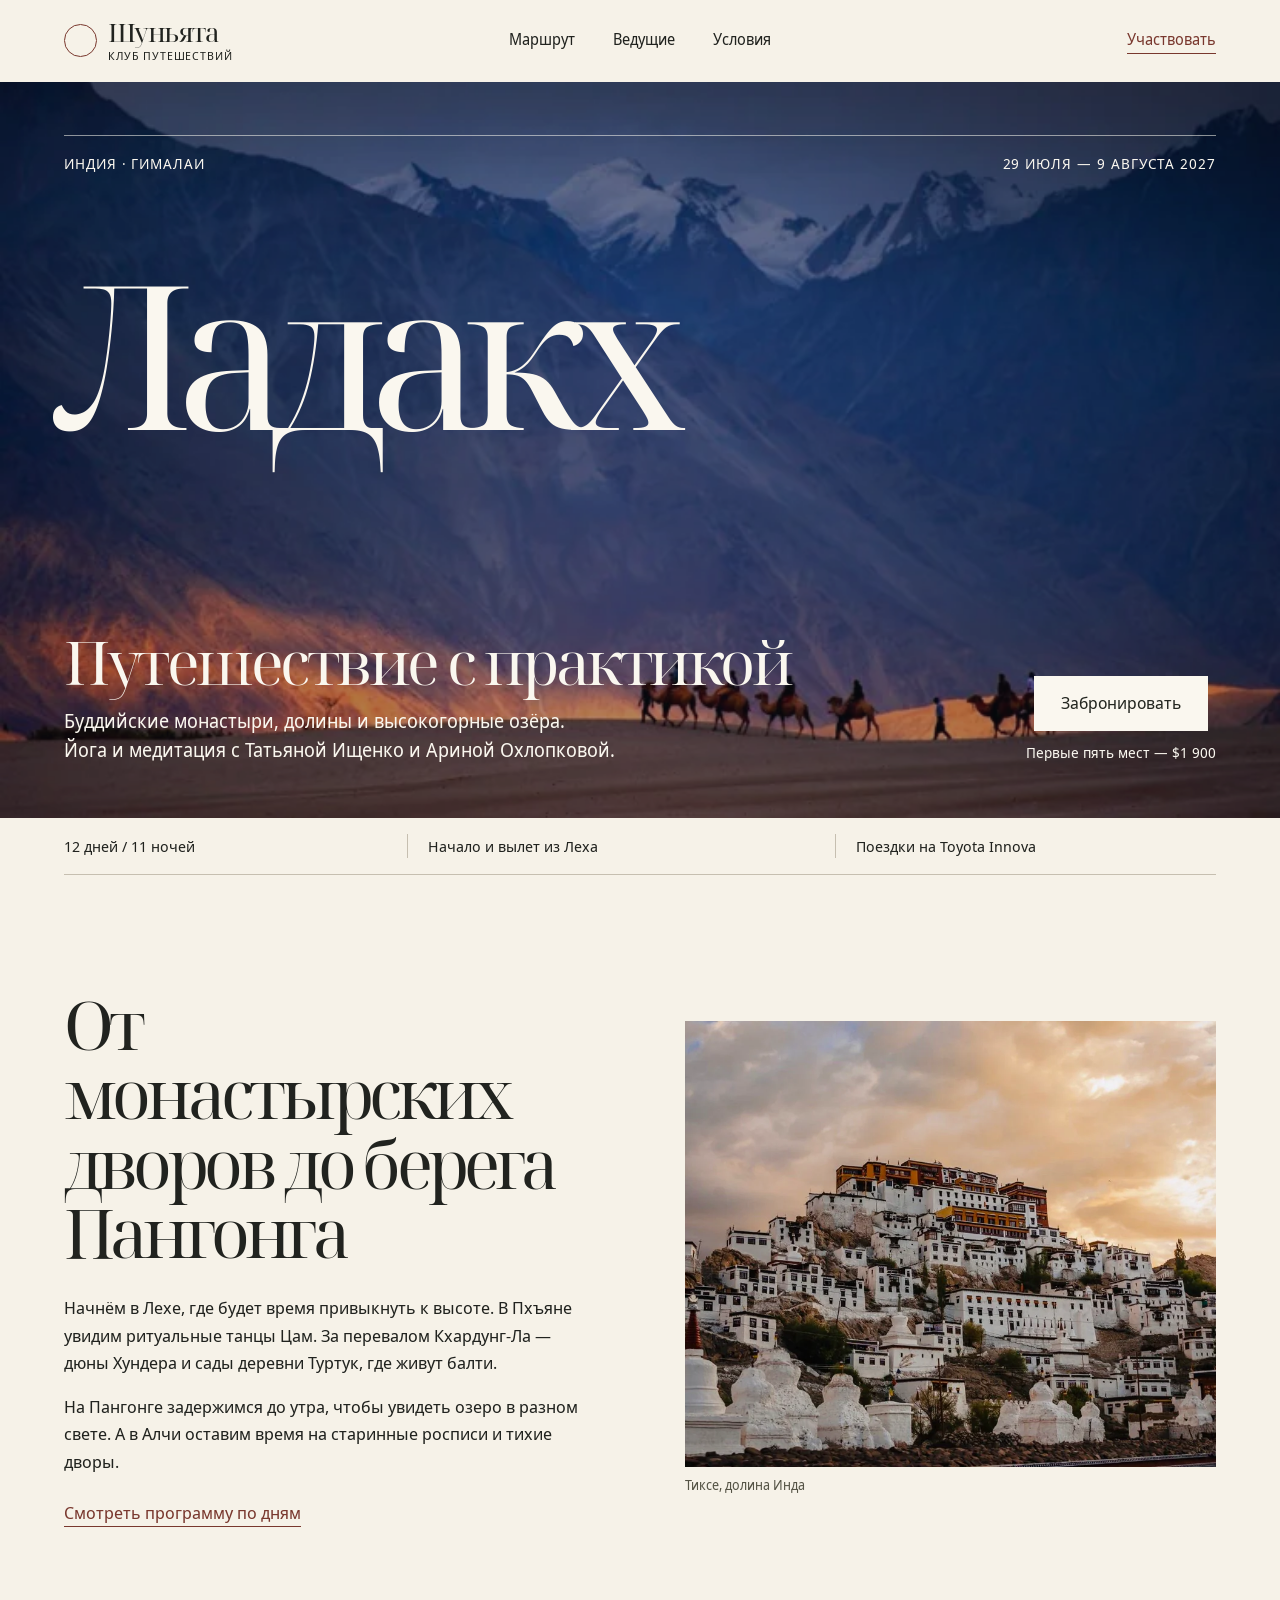
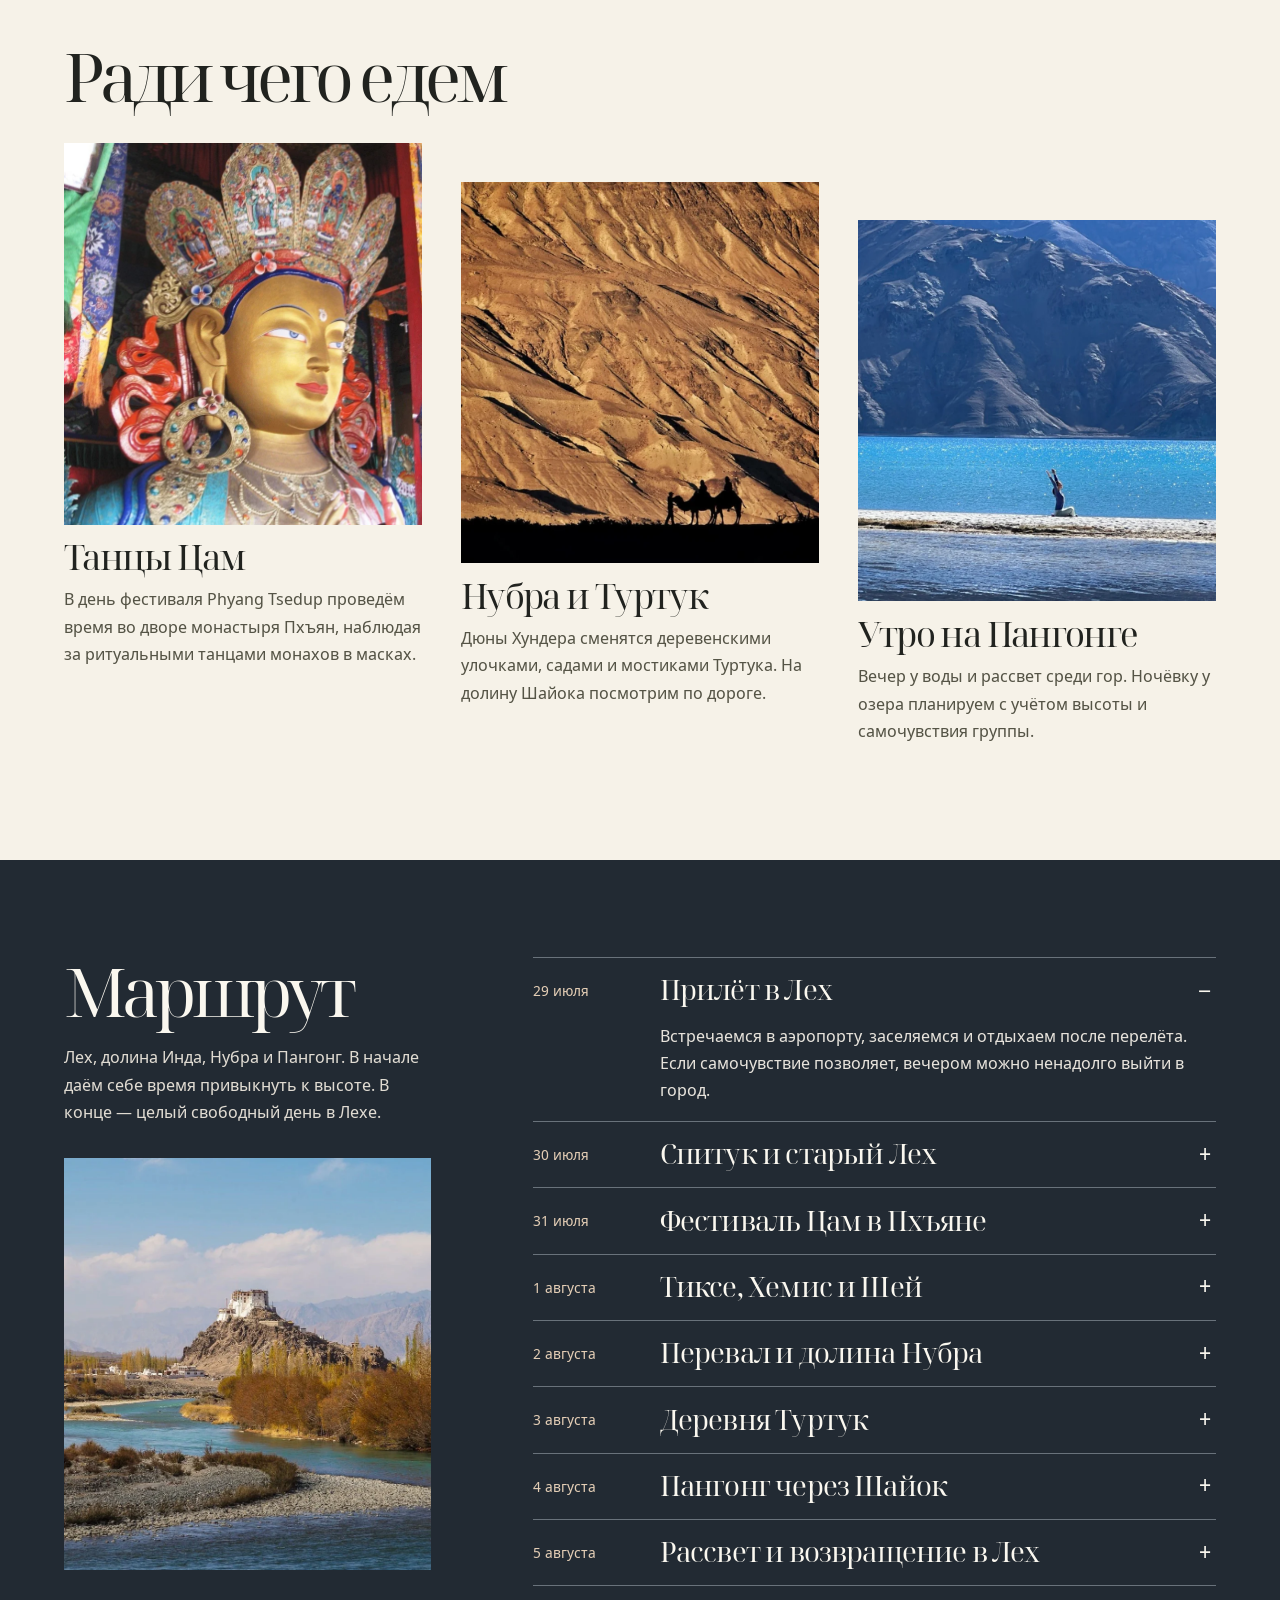
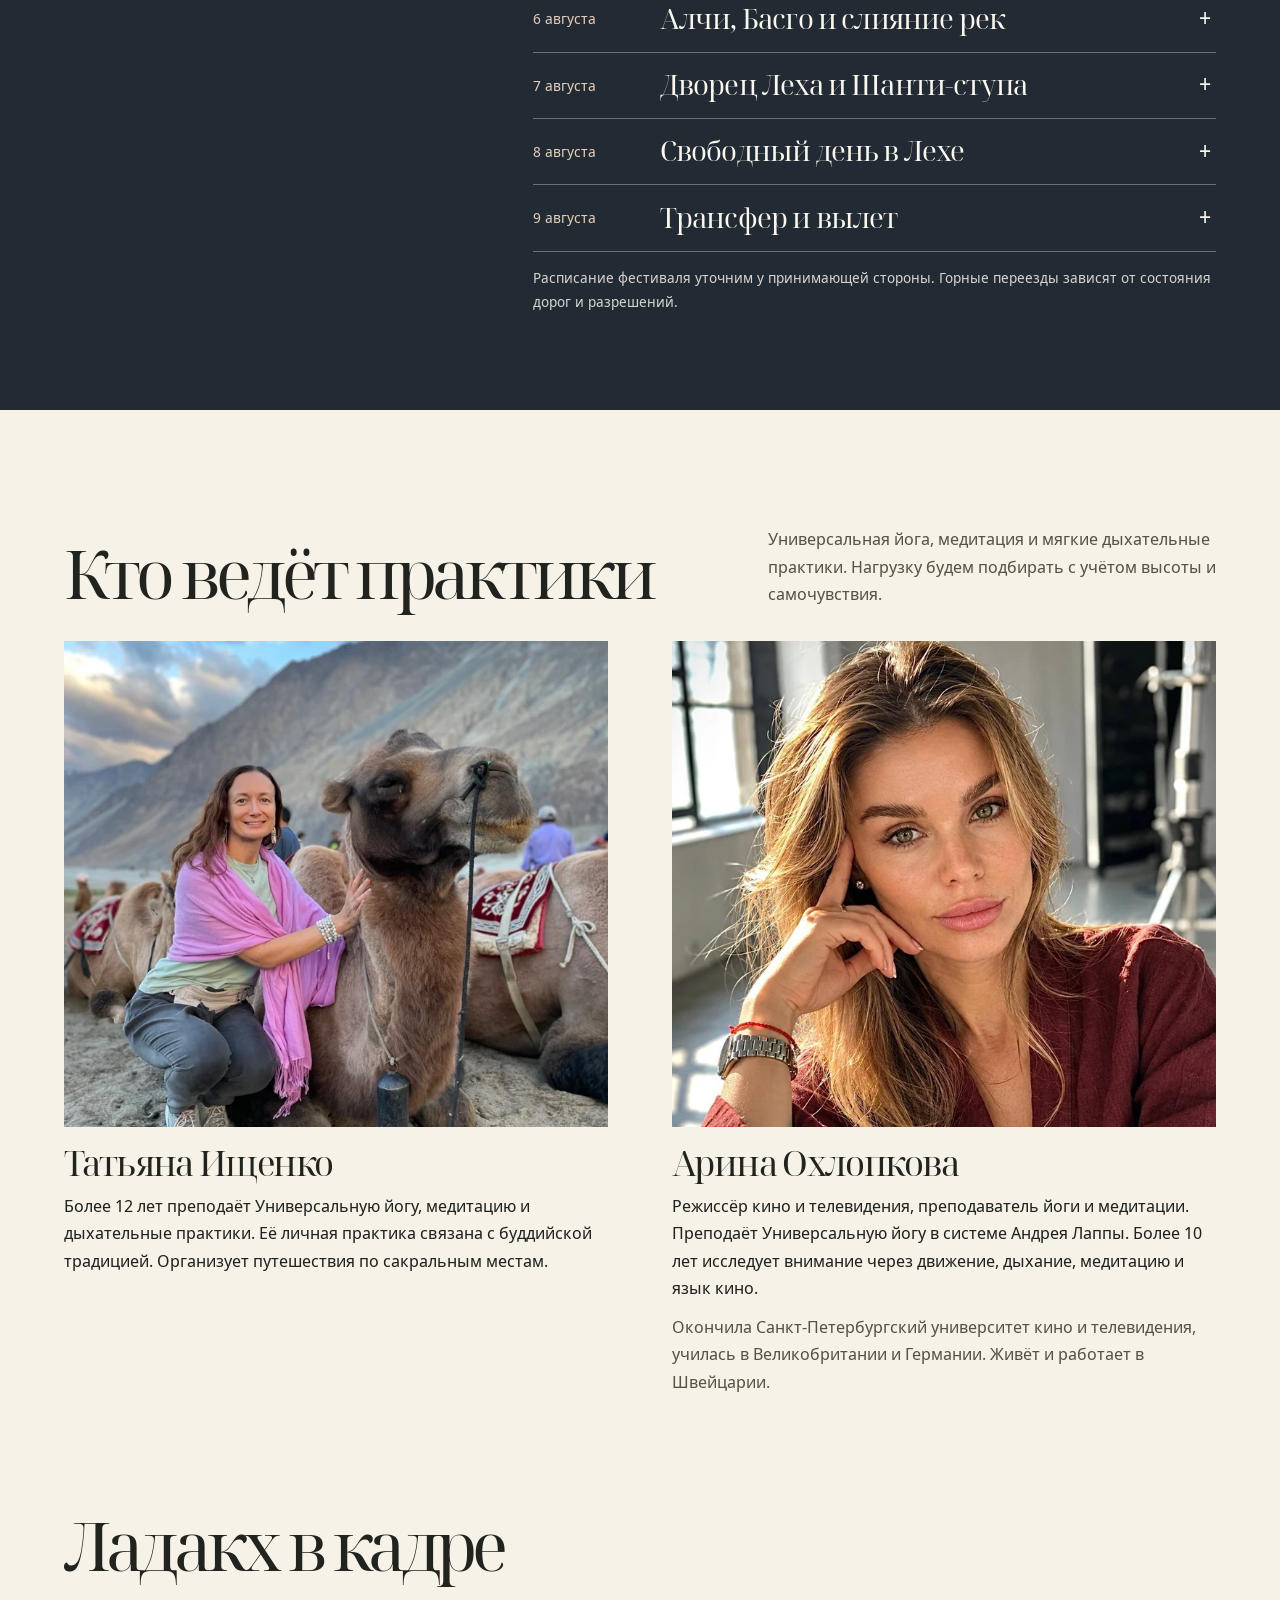
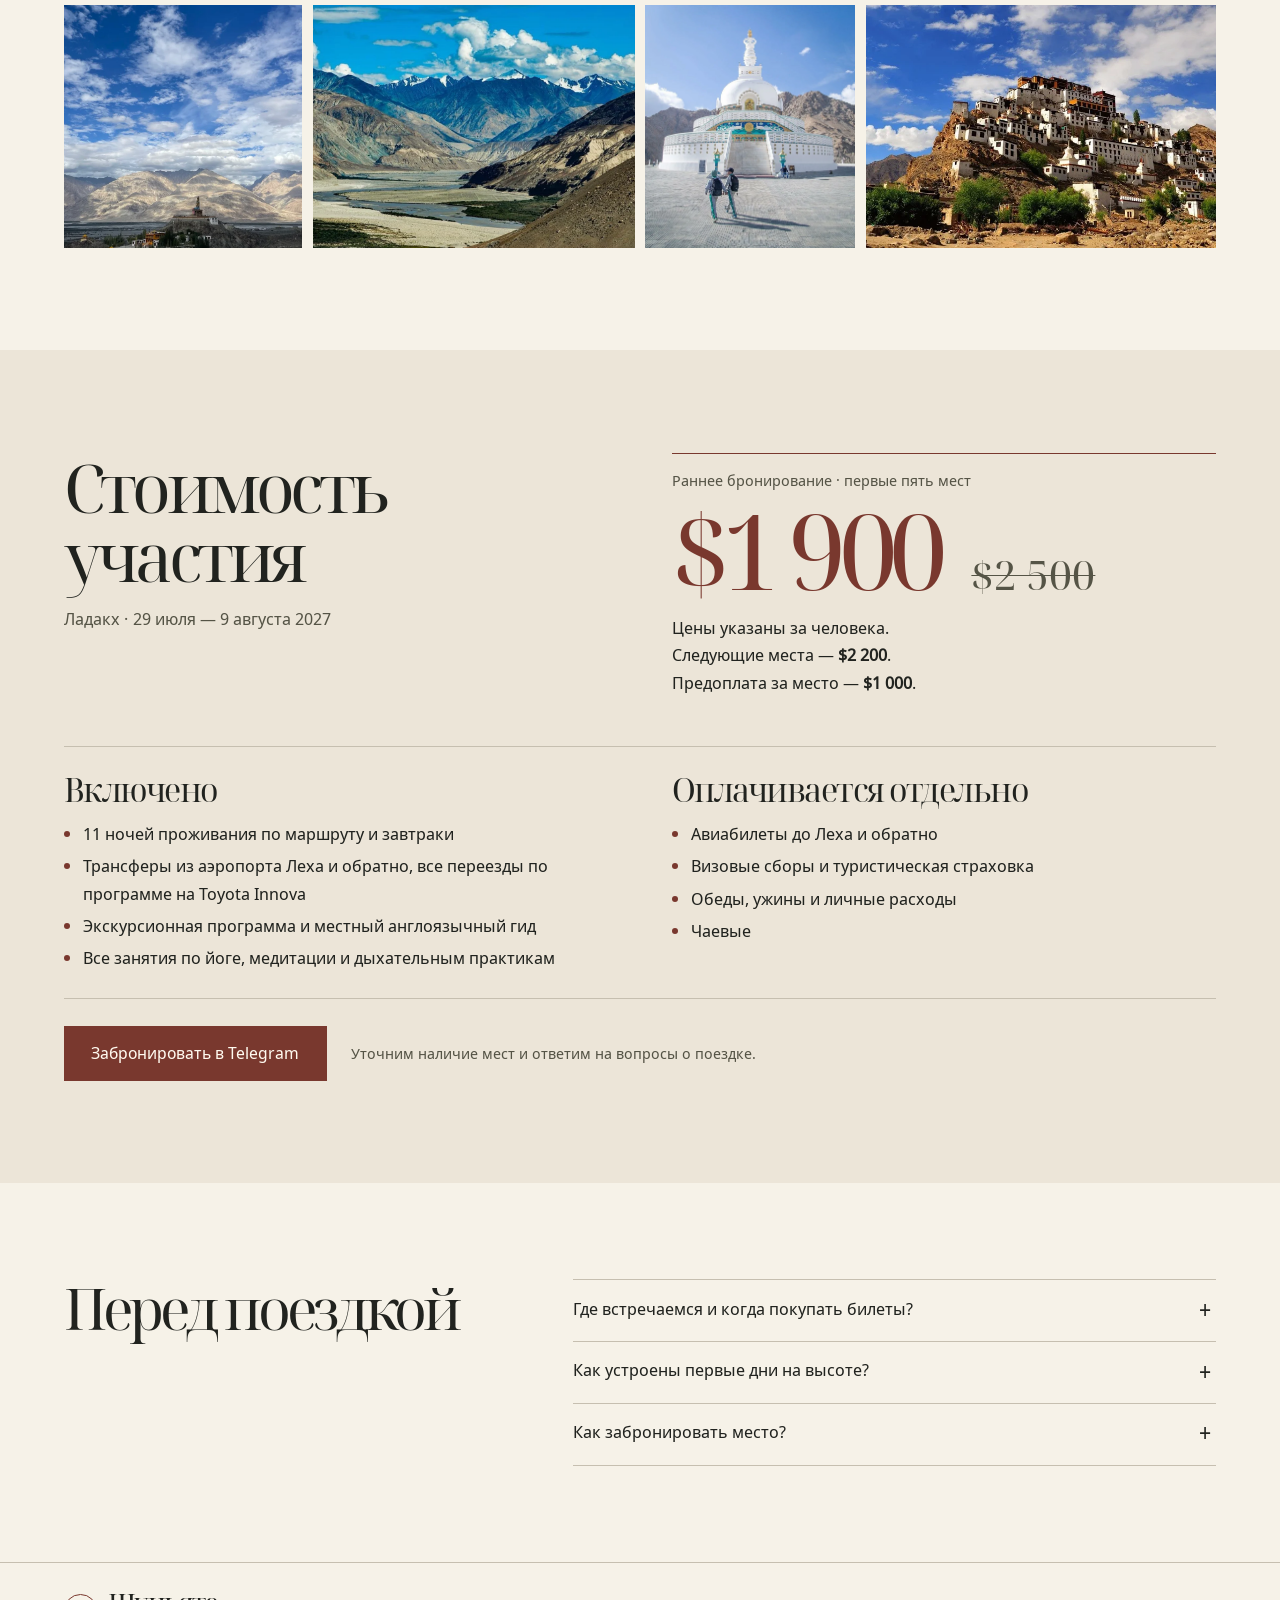
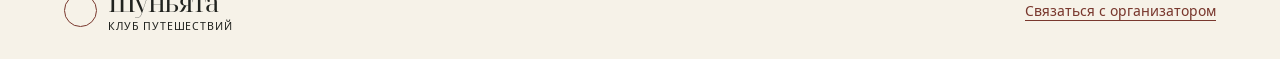
==== ladakh/index.html @ f0b08cf1 "Add Ladakh 2027 trip landing page" ====
<!doctype html>
<html lang="ru">
<head>
  <meta charset="utf-8">
  <meta name="viewport" content="width=device-width, initial-scale=1, viewport-fit=cover">
  <title>Ладакх · Путешествие с практикой | Шуньята</title>
  <meta name="description" content="Ладакх, 29 июля — 9 августа 2027. Фестиваль Цам, долина Нубра, озеро Пангонг, йога и медитация с Татьяной Ищенко и Ариной Охлопковой.">
  <meta name="theme-color" content="#f6f2e8">
  <link rel="canonical" href="https://utromaya-code.github.io/travel-hub/ladakh/">
  <link rel="icon" href="assets/mark.svg" type="image/svg+xml">
  <link rel="stylesheet" href="style.css">
  <link rel="preload" href="assets/editorial.woff" as="font" type="font/woff" crossorigin>
  <meta property="og:type" content="website">
  <meta property="og:locale" content="ru_RU">
  <meta property="og:title" content="Ладакх · Путешествие с практикой">
  <meta property="og:description" content="29 июля — 9 августа 2027. Фестиваль Цам, Гималаи, йога и медитация. Первые пять мест — $1 900.">
  <meta property="og:url" content="https://utromaya-code.github.io/travel-hub/ladakh/">
  <meta property="og:image" content="https://utromaya-code.github.io/travel-hub/ladakh/assets/share.jpg">
  <meta property="og:image:width" content="1200">
  <meta property="og:image:height" content="630">
  <meta property="og:image:alt" content="Караван на фоне дюн и заснеженных вершин в долине Нубра">
  <meta name="twitter:card" content="summary_large_image">
  <script src="site.js" defer></script>
</head>
<body>
  <a class="skip" href="#main">Перейти к содержанию</a>
  <header class="masthead">
    <div class="bar">
      <a class="wordmark" href="../" aria-label="Клуб путешествий Шуньята">
        <span class="seal" aria-hidden="true"></span>
        <span>Шуньята<small>Клуб путешествий</small></span>
      </a>
      <nav aria-label="Главное меню">
        <a href="#route">Маршрут</a>
        <a href="#team">Ведущие</a>
        <a href="#price">Условия</a>
      </nav>
      <a class="head-cta" href="#price">Участвовать</a>
    </div>
  </header>

  <main id="main">
    <section class="hero" aria-labelledby="title">
      <picture>
        <source media="(max-width: 580px)" srcset="assets/nubra-dusk-small.webp">
        <img class="hero-image" src="assets/nubra-dusk.webp" alt="" fetchpriority="high" width="1280" height="852">
      </picture>
      <div class="hero-inner frame">
        <div class="hero-meta">
          <span>Индия · Гималаи</span>
          <span>29 июля — 9 августа 2027</span>
        </div>
        <h1 id="title">Ладакх</h1>
        <div class="hero-info">
          <div>
            <p class="hero-subtitle">Путешествие с практикой</p>
            <p class="hero-note">Буддийские монастыри, долины и высокогорные озёра.<br class="wide"> Йога и медитация с Татьяной Ищенко и Ариной Охлопковой.</p>
          </div>
          <div class="hero-book">
            <a class="button button-ivory" href="#price">Забронировать</a>
            <span>Первые пять мест — $1&nbsp;900</span>
          </div>
        </div>
      </div>
    </section>

    <div class="trip-strip frame" aria-label="О путешествии">
      <span>12 дней / 11 ночей</span>
      <span>Начало и вылет из Леха</span>
      <span>Поездки на Toyota Innova</span>
    </div>

    <section class="intro frame" aria-labelledby="intro-title">
      <div class="intro-copy">
        <h2 id="intro-title">От монастырских дворов до берега Пангонга</h2>
        <p>Начнём в Лехе, где будет время привыкнуть к высоте. В Пхъяне увидим ритуальные танцы Цам. За перевалом Кхардунг-Ла — дюны Хундера и сады деревни Туртук, где живут балти.</p>
        <p>На Пангонге задержимся до утра, чтобы увидеть озеро в разном свете. А в Алчи оставим время на старинные росписи и тихие дворы.</p>
        <a class="text-link" href="#route">Смотреть программу по дням</a>
      </div>
      <figure class="intro-photo">
        <img src="assets/thiksey-dusk.webp" alt="Белые ярусы монастыря Тиксе на фоне вечернего неба" width="1100" height="736" loading="lazy">
        <figcaption>Тиксе, долина Инда</figcaption>
      </figure>
    </section>

    <section class="moments frame" aria-labelledby="moments-title">
      <h2 id="moments-title">Ради чего едем</h2>
      <div class="moments-grid">
        <article>
          <img src="assets/maitreya.webp" alt="Лицо Будды Майтреи в богато украшенном храме" width="720" height="1008" loading="lazy">
          <h3>Танцы Цам</h3>
          <p>В день фестиваля Phyang Tsedup проведём время во дворе монастыря Пхъян, наблюдая за ритуальными танцами монахов в масках.</p>
        </article>
        <article>
          <img src="assets/nubra-silhouette.webp" alt="Силуэты верблюдов на фоне охристых склонов Ладакха" width="880" height="1071" loading="lazy">
          <h3>Нубра и Туртук</h3>
          <p>Дюны Хундера сменятся деревенскими улочками, садами и мостиками Туртука. На долину Шайока посмотрим по дороге.</p>
        </article>
        <article>
          <img src="assets/pangong.webp" alt="Человек на светлом берегу Пангонга между водой и горными склонами" width="940" height="1253" loading="lazy">
          <h3>Утро на Пангонге</h3>
          <p>Вечер у воды и рассвет среди гор. Ночёвку у озера планируем с учётом высоты и самочувствия группы.</p>
        </article>
      </div>
    </section>

    <section class="itinerary" id="route" aria-labelledby="route-title">
      <div class="frame route-layout">
        <div class="route-side">
          <h2 id="route-title">Маршрут</h2>
          <p>Лех, долина Инда, Нубра и Пангонг. В начале даём себе время привыкнуть к высоте. В конце — целый свободный день в Лехе.</p>
          <img src="assets/indus.webp" alt="Монастырь на скале над изгибом реки в долине Инда" width="800" height="947" loading="lazy">
        </div>
        <div class="days">
          <details open>
            <summary><time datetime="2027-07-29">29 июля</time><span>Прилёт в Лех</span></summary>
            <p>Встречаемся в аэропорту, заселяемся и отдыхаем после перелёта. Если самочувствие позволяет, вечером можно ненадолго выйти в город.</p>
          </details>
          <details>
            <summary><time datetime="2027-07-30">30 июля</time><span>Спитук и старый Лех</span></summary>
            <p>Монастырь Спитук с видом на долину Инда. Во второй половине дня — неспешная прогулка по старому городу и рынку по самочувствию.</p>
          </details>
          <details>
            <summary><time datetime="2027-07-31">31 июля</time><span>Фестиваль Цам в Пхъяне</span></summary>
            <p>Едем в монастырь Пхъян на Phyang Tsedup. Проведём время во дворе монастыря, где монахи исполняют ритуальные танцы в масках. Вечером возвращаемся в Лех.</p>
          </details>
          <details>
            <summary><time datetime="2027-08-01">1 августа</time><span>Тиксе, Хемис и Шей</span></summary>
            <p>В Тиксе увидим статую Майтреи, в Хемисе заглянем в храмовые залы и дворы. На обратном пути остановимся у дворца Шей.</p>
          </details>
          <details>
            <summary><time datetime="2027-08-02">2 августа</time><span>Перевал и долина Нубра</span></summary>
            <p>Через Кхардунг-Ла спускаемся в Нубру. Посетим Дискит и площадку у статуи Майтреи, затем прогуляемся среди дюн Хундера. Первая из двух ночей в Нубре.</p>
          </details>
          <details>
            <summary><time datetime="2027-08-03">3 августа</time><span>Деревня Туртук</span></summary>
            <p>Дорога вдоль Шайока, прогулка по узким улочкам и садам Туртука. Вечером возвращаемся в то же место в Нубре.</p>
          </details>
          <details>
            <summary><time datetime="2027-08-04">4 августа</time><span>Пангонг через Шайок</span></summary>
            <p>Переезд через Агам и Шайок, если дорога открыта. Вечер у Пангонга и запланированная ночёвка в районе озера.</p>
          </details>
          <details>
            <summary><time datetime="2027-08-05">5 августа</time><span>Рассвет и возвращение в Лех</span></summary>
            <p>Утро у озера, завтрак и дорога в Лех. Основной вариант — через Чанг-Ла. Альтернативу через Кела-Ла рассматриваем с местной командой по состоянию дороги, разрешениям и самочувствию группы.</p>
          </details>
          <details>
            <summary><time datetime="2027-08-06">6 августа</time><span>Алчи, Басго и слияние рек</span></summary>
            <p>Храмовые росписи Алчи, крепость Басго и вид на слияние Инда и Занскара. Ночуем в Лехе.</p>
          </details>
          <details>
            <summary><time datetime="2027-08-07">7 августа</time><span>Дворец Леха и Шанти-ступа</span></summary>
            <p>Дворец и улочки старого города. Останется время на кафе или небольшие магазины. К вечеру поднимемся к Шанти-ступе за панорамой города.</p>
          </details>
          <details>
            <summary><time datetime="2027-08-08">8 августа</time><span>Свободный день в Лехе</span></summary>
            <p>Поздний завтрак, любимое кафе, покупки или отдых в отеле. Каждый выбирает свой ритм.</p>
          </details>
          <details>
            <summary><time datetime="2027-08-09">9 августа</time><span>Трансфер и вылет</span></summary>
            <p>Поездка в аэропорт Леха (IXL) и вылет.</p>
          </details>
          <p class="route-note">Расписание фестиваля уточним у принимающей стороны. Горные переезды зависят от состояния дорог и разрешений.</p>
        </div>
      </div>
    </section>

    <section class="team frame" id="team" aria-labelledby="team-title">
      <div class="team-head">
        <h2 id="team-title">Кто ведёт практики</h2>
        <p>Универсальная йога, медитация и мягкие дыхательные практики. Нагрузку будем подбирать с учётом высоты и самочувствия.</p>
      </div>
      <div class="team-grid">
        <article>
          <img class="tatiana" src="assets/tatiana.webp" alt="Татьяна Ищенко в долине Нубра" width="750" height="1000" loading="lazy">
          <h3>Татьяна Ищенко</h3>
          <p>Более 12 лет преподаёт Универсальную йогу, медитацию и дыхательные практики. Её личная практика связана с буддийской традицией. Организует путешествия по сакральным местам.</p>
        </article>
        <article>
          <img class="arina" src="assets/arina.webp" alt="Портрет Арины Охлопковой" width="750" height="1125" loading="lazy">
          <h3>Арина Охлопкова</h3>
          <p>Режиссёр кино и телевидения, преподаватель йоги и медитации. Преподаёт Универсальную йогу в системе Андрея Лаппы. Более 10 лет исследует внимание через движение, дыхание, медитацию и язык кино.</p>
          <p>Окончила Санкт-Петербургский университет кино и телевидения, училась в Великобритании и Германии. Живёт и работает в Швейцарии.</p>
        </article>
      </div>
    </section>

    <section class="gallery-section frame" aria-labelledby="gallery-title">
      <div class="gallery-head">
        <h2 id="gallery-title">Ладакх в кадре</h2>
      </div>
      <div class="gallery">
        <a href="assets/diskit.webp" data-caption="Статуя Майтреи над долиной Нубра">
          <img src="assets/diskit.webp" alt="Статуя Майтреи над долиной Нубра" width="760" height="1013" loading="lazy">
        </a>
        <a href="assets/mountains.webp" data-caption="Горная долина Ладакха">
          <img src="assets/mountains.webp" alt="Горная долина Ладакха" width="1050" height="722" loading="lazy">
        </a>
        <a href="assets/shanti.webp" data-caption="Шанти-ступа в Лехе">
          <img src="assets/shanti.webp" alt="Шанти-ступа в Лехе" width="850" height="989" loading="lazy">
        </a>
        <a href="assets/monastery.webp" data-caption="Монастырь Тиксе">
          <img src="assets/monastery.webp" alt="Монастырь Тиксе" width="940" height="453" loading="lazy">
        </a>
      </div>
    </section>

    <section class="booking" id="price" aria-labelledby="price-title">
      <div class="frame">
        <div class="booking-top">
          <div>
            <h2 id="price-title">Стоимость участия</h2>
            <p class="booking-date">Ладакх · 29 июля — 9 августа 2027</p>
          </div>
          <div class="price-block">
            <div class="price-label">Раннее бронирование · первые пять мест</div>
            <p class="price"><span>$1&nbsp;900</span> <del>$2&nbsp;500</del></p>
            <p>Цены указаны за человека.<br>Следующие места — <strong>$2&nbsp;200</strong>.<br>Предоплата за место — <strong>$1&nbsp;000</strong>.</p>
          </div>
        </div>
        <div class="cost-details">
          <div>
            <h3>Включено</h3>
            <ul>
              <li>11 ночей проживания по маршруту и завтраки</li>
              <li>Трансферы из аэропорта Леха и обратно, все переезды по программе на Toyota Innova</li>
              <li>Экскурсионная программа и местный англоязычный гид</li>
              <li>Все занятия по йоге, медитации и дыхательным практикам</li>
            </ul>
          </div>
          <div>
            <h3>Оплачивается отдельно</h3>
            <ul>
              <li>Авиабилеты до Леха и обратно</li>
              <li>Визовые сборы и туристическая страховка</li>
              <li>Обеды, ужины и личные расходы</li>
              <li>Чаевые</li>
            </ul>
          </div>
        </div>
        <div class="booking-action">
          <a class="button button-rust" href="https://t.me/vsemaya?text=Здравствуйте!%20Хочу%20узнать%20о%20бронировании%20места%20в%20Ладакх%20с%2029%20июля%20по%209%20августа%202027.">Забронировать в Telegram</a>
          <p>Уточним наличие мест и ответим на вопросы о поездке.</p>
        </div>
      </div>
    </section>

    <section class="faq frame" aria-labelledby="faq-title">
      <h2 id="faq-title">Перед поездкой</h2>
      <div>
        <details>
          <summary>Где встречаемся и когда покупать билеты?</summary>
          <p>Встречаемся 29 июля в аэропорту Леха (IXL). Обратный вылет — 9 августа. Перед покупкой билетов напишите нам, чтобы согласовать перелёт и трансфер.</p>
        </details>
        <details>
          <summary>Как устроены первые дни на высоте?</summary>
          <p>В день прилёта отдыхаем. На второй день запланирован Спитук рядом с Лехом и спокойная прогулка по самочувствию. Через высокие перевалы едем позже, после четырёх ночей в Лехе.</p>
        </details>
        <details>
          <summary>Как забронировать место?</summary>
          <p>Напишите организатору в Telegram. Уточним наличие мест и условия, затем пришлём реквизиты для предоплаты в размере $1&nbsp;000.</p>
        </details>
      </div>
    </section>
  </main>

  <footer>
    <div class="frame footer-inner">
      <a class="wordmark" href="../" aria-label="Клуб путешествий Шуньята">
        <span class="seal" aria-hidden="true"></span><span>Шуньята<small>Клуб путешествий</small></span>
      </a>
      <a href="https://t.me/vsemaya">Связаться с организатором</a>
    </div>
  </footer>

  <dialog class="lightbox" aria-label="Просмотр фотографий">
    <div class="lightbox-inner">
      <button class="lightbox-close" type="button" aria-label="Закрыть фотографию">×</button>
      <figure><img alt=""><figcaption></figcaption></figure>
      <div class="lightbox-nav">
        <button class="previous" type="button" aria-label="Предыдущая фотография">←</button>
        <button class="next" type="button" aria-label="Следующая фотография">→</button>
      </div>
    </div>
  </dialog>
</body>
</html>
---- ladakh/style.css ----
@font-face {
  font-family: Editorial;
  src: url("assets/editorial.woff") format("woff");
  font-style: normal;
  font-weight: 400;
  font-display: swap;
}
@font-face {
  font-family: Field;
  src: url("assets/text.woff") format("woff");
  font-style: normal;
  font-weight: 400;
  font-display: swap;
}

:root {
  --paper: #f6f2e8;
  --sand: #ece5d8;
  --ink: #21231f;
  --muted: #555446;
  --rust: #79382e;
  --night: #222a33;
  --line: #c6bfb0;
  --serif: Editorial, Georgia, serif;
  --sans: Field, Arial, sans-serif;
  --edge: clamp(1.15rem, 5vw, 5rem);
}
* { box-sizing: border-box; }
html { scroll-behavior: smooth; }
body { margin: 0; color: var(--ink); background: var(--paper); font: 1.0625rem/1.62 var(--sans); }
img { display: block; max-width: 100%; height: auto; }
p, figure { margin: 0; }
a { color: inherit; }
button { font: inherit; }
h1, h2, h3 { margin: 0; font: 400 1em/1.03 var(--serif); }
h2 { font-size: clamp(2.65rem, 5.25vw, 5.35rem); letter-spacing: -.071em; }
h3 { font-size: clamp(1.75rem, 2.7vw, 2.7rem); letter-spacing: -.047em; }
:focus-visible { outline: 2px solid currentColor; outline-offset: 5px; }
.frame { width: min(100% - var(--edge) * 2, 82rem); margin-inline: auto; }
.skip { position: fixed; z-index: 8; top: .5rem; left: .5rem; transform: translateY(-125%); padding: .6rem 1rem; background: var(--paper); }
.skip:focus { transform: none; }

.bar {
  display: grid;
  grid-template-columns: 1fr auto 1fr;
  align-items: center;
  width: min(100% - var(--edge) * 2, 90rem);
  min-height: 5.1rem;
  margin: auto;
  gap: 1.2rem;
}
.wordmark { display: inline-flex; align-items: center; gap: .7rem; justify-self: start; text-decoration: none; font: 1.63rem/.92 var(--serif); letter-spacing: -.06em; }
.wordmark small { display: block; margin-top: .35rem; font: .7rem/1 var(--sans); letter-spacing: .075em; text-transform: uppercase; }
.seal { display: block; width: 2.05rem; height: 2.05rem; border: 1px solid currentColor; border-radius: 50%; color: var(--rust); }
.bar nav { display: flex; gap: clamp(1.15rem, 3vw, 3.2rem); }
.bar nav a { text-decoration: none; font-size: .96rem; }
.bar nav a:hover { text-decoration: underline; text-underline-offset: .35em; }
.head-cta { justify-self: end; border-bottom: 1px solid; text-decoration: none; color: var(--rust); font-size: .96rem; }

.hero { position: relative; overflow: hidden; isolation: isolate; background: var(--night); color: #faf7ef; }
.hero picture, .hero::after { position: absolute; inset: 0; z-index: -1; }
.hero::after { content: ""; background: rgb(16 23 35 / 32%); }
.hero-image { width: 100%; height: 100%; object-fit: cover; object-position: center 57%; }
.hero-inner { display: flex; flex-direction: column; min-height: clamp(36rem, 59vw, 46rem); padding-block: clamp(1.7rem, 4.2vw, 3.6rem); }
.hero-meta {
  display: flex;
  justify-content: space-between;
  align-items: baseline;
  gap: 1rem;
  border-top: 1px solid rgb(250 247 239 / 55%);
  padding-top: 1rem;
  font-size: .9rem;
  letter-spacing: .065em;
  text-transform: uppercase;
}
.hero h1 { font-size: clamp(6.4rem, 15.7vw, 15.3rem); line-height: .87; letter-spacing: -.091em; margin: clamp(2.5rem, 7vw, 6.7rem) 0 auto -.055em; }
.hero-info { display: flex; justify-content: space-between; align-items: end; gap: 1.4rem; margin-top: 2.3rem; }
.hero-subtitle { font: clamp(2rem, 4.75vw, 4.25rem)/1.05 var(--serif); letter-spacing: -.057em; }
.hero-note { margin-top: .85rem; max-width: 38rem; font-size: clamp(1rem, 1.5vw, 1.19rem); line-height: 1.48; }
.hero-book { flex: none; text-align: center; }
.hero-book span { display: block; font-size: .9rem; margin-top: .6rem; }
.button { display: inline-flex; text-decoration: none; justify-content: center; align-items: center; text-align: center; min-height: 3.45rem; padding: .8rem 1.65rem; font-size: 1.04rem; border: 1px solid transparent; transition: background-color .18s, color .18s; }
.button-ivory { background: #faf7ef; color: #242721; }
.button-ivory:hover { color: var(--paper); background: var(--night); border-color: var(--paper); }
.button-rust { background: var(--rust); color: #fff9ef; }
.button-rust:hover { background: #56251d; }
.trip-strip { display: grid; grid-template-columns: .9fr 1.12fr 1fr; border-bottom: 1px solid var(--line); padding-block: 1rem; font-size: .94rem; }
.trip-strip span + span { padding-left: 1.25rem; border-left: 1px solid var(--line); }

.intro { display: grid; grid-template-columns: 1fr 1fr; column-gap: clamp(2rem, 7vw, 8rem); align-items: center; padding-block: clamp(4.5rem, 9vw, 9rem); }
.intro p { max-width: 36rem; margin-top: 1rem; }
.intro p:first-of-type { margin-top: 1.7rem; }
.text-link { display: inline-block; color: var(--rust); text-underline-offset: .4em; margin-top: 1.5rem; }
.intro-photo img { width: 100%; aspect-ratio: 1.19; object-fit: cover; object-position: 49% 50%; }
figcaption { margin-top: .48rem; font-size: .83rem; color: var(--muted); }

.moments { padding: 0 0 clamp(4.8rem, 9vw, 9rem); }
.moments h2 { margin-bottom: 2rem; }
.moments-grid { display: grid; grid-template-columns: repeat(3, 1fr); gap: clamp(1.1rem, 3vw, 3rem); }
.moments-grid article:nth-child(2) { padding-top: 2.4rem; }
.moments-grid article:nth-child(3) { padding-top: 4.8rem; }
.moments-grid img { width: 100%; aspect-ratio: .94; object-fit: cover; }
.moments-grid article:nth-child(1) img { object-position: 50% 36%; }
.moments-grid article:nth-child(3) img { object-position: 50% 73%; }
.moments-grid h3 { margin-top: .92rem; }
.moments-grid p { margin-top: .64rem; color: var(--muted); max-width: 31rem; }

.itinerary { background: var(--night); color: #faf7ef; padding-block: clamp(4rem, 7.6vw, 7.7rem); }
.route-layout { display: grid; grid-template-columns: 1fr 1.86fr; column-gap: clamp(2rem, 8vw, 9rem); align-items: start; }
.route-side p { margin-top: 1.05rem; color: #e0dbd2; max-width: 23rem; }
.route-side img { margin-top: 2rem; width: 100%; aspect-ratio: .89; object-fit: cover; }
details { border-top: 1px solid var(--line); }
details:last-of-type { border-bottom: 1px solid var(--line); }
details p { padding-bottom: 1.1rem; line-height: 1.57; }
summary {
  position: relative;
  display: block;
  cursor: pointer;
  list-style: none;
  min-height: 3.8rem;
  padding: 1.08rem 2.4rem 1.08rem 0;
  line-height: 1.35;
}
summary::-webkit-details-marker { display: none; }
summary::after { content: "+"; position: absolute; right: .3rem; top: 50%; transform: translateY(-50%); font-size: 1.42rem; }
details[open] summary::after { content: "−"; }
.days { --line: #69727b; }
.days summary { display: grid; grid-template-columns: 6.9rem 1fr; align-items: center; gap: 1rem; }
.days summary span { font: clamp(1.25rem, 2.15vw, 2.03rem)/1.12 var(--serif); letter-spacing: -.03em; }
.days time { color: #e3cdb5; font-size: .91rem; }
.days details p { padding-left: 7.9rem; padding-right: 1rem; color: #e6e2db; max-width: 48rem; }
.route-note { margin-top: .9rem; color: #d5d2ce; font-size: .9rem; }

.team { padding-block: clamp(4.5rem, 9vw, 8rem); }
.team-head { display: flex; justify-content: space-between; gap: 1.5rem; align-items: end; margin-bottom: 2.1rem; }
.team-head p { max-width: 28rem; color: var(--muted); }
.team-grid { display: grid; grid-template-columns: repeat(2, 1fr); gap: clamp(1.4rem, 5vw, 6rem); }
.team-grid img { width: 100%; aspect-ratio: 1.12; object-fit: cover; }
.team-grid .tatiana { object-position: 48% 61%; }
.team-grid .arina { object-position: center 31%; }
.team-grid h3 { margin-top: 1.1rem; }
.team-grid p { margin-top: .7rem; max-width: 35rem; }
.team-grid p + p { color: var(--muted); }

.gallery-section { padding-bottom: clamp(4.5rem, 8vw, 7.7rem); }
.gallery-head { margin-bottom: 1.55rem; }
.gallery { display: grid; grid-template-columns: .85fr 1.15fr .75fr 1.25fr; gap: .65rem; }
.gallery a { display: block; overflow: hidden; background: var(--night); }
.gallery img { width: 100%; height: clamp(9rem, 19vw, 18rem); object-fit: cover; transition: transform .25s; }
.gallery a:hover img { transform: scale(1.035); }
.gallery a:first-child img { object-position: 50% 70%; }
.gallery a:nth-child(3) img { object-position: center 57%; }

.booking { background: var(--sand); padding-block: clamp(4rem, 8vw, 7rem); }
.booking-top { display: grid; grid-template-columns: 1fr 1fr; align-items: start; gap: 1.5rem 4rem; }
.booking-date { margin-top: .85rem; color: var(--muted); }
.price-block { border-top: 1px solid var(--rust); padding-top: .9rem; }
.price-label { font-size: .95rem; color: var(--muted); }
.price { display: flex; align-items: baseline; gap: clamp(.9rem, 3vw, 2rem); margin: .2rem 0 .62rem; }
.price span { font: clamp(4.15rem, 8.2vw, 7.45rem)/1.03 var(--serif); letter-spacing: -.082em; color: var(--rust); }
.price del { font: clamp(1.5rem, 3.2vw, 2.6rem)/1 var(--serif); color: var(--muted); text-decoration-thickness: 1px; }
.cost-details { display: grid; grid-template-columns: 1fr 1fr; gap: 1.6rem 4rem; margin-top: 3.1rem; padding: 1.7rem 0 1.6rem; border-block: 1px solid var(--line); }
.cost-details h3 { font-size: clamp(1.65rem, 2.5vw, 2.25rem); }
.cost-details ul { margin: .8rem 0 0; padding-left: 1.12em; }
.cost-details li + li { margin-top: .3rem; }
.cost-details li::marker { color: var(--rust); }
.booking-action { display: flex; align-items: center; gap: 1.5rem; margin-top: 1.7rem; }
.booking-action p { color: var(--muted); font-size: .94rem; }

.faq { display: grid; grid-template-columns: .9fr 1.3fr; gap: 1.5rem 4rem; padding-block: clamp(3.7rem, 7.5vw, 7rem); }
.faq h2 { font-size: clamp(2.5rem, 4.45vw, 4.9rem); }
.faq p { max-width: 38rem; color: var(--muted); }
footer { border-top: 1px solid var(--line); }
.footer-inner { display: flex; align-items: center; justify-content: space-between; gap: 1rem; min-height: 6rem; }
.footer-inner > a:last-child { color: var(--rust); text-underline-offset: .3em; font-size: .92rem; }

.lightbox { background: #222a33; color: #faf7ef; border: 0; padding: 0; width: min(92vw, 62rem); max-width: none; max-height: 95dvh; }
.lightbox::backdrop { background: rgb(0 0 0 / 82%); }
.lightbox-inner { position: relative; padding: 1rem; }
.lightbox figure img { width: 100%; height: min(68dvh, 39rem); object-fit: contain; }
.lightbox figcaption { color: #faf7ef; text-align: center; padding-inline: 1rem; }
.lightbox button { border: 1px solid #8b8f94; background: var(--night); color: #faf7ef; cursor: pointer; width: 2.85rem; min-height: 2.75rem; }
.lightbox button:hover { background: #3b4855; }
.lightbox-close { position: absolute; top: 1rem; right: 1rem; font-size: 1.4rem; }
.lightbox-nav { display: flex; justify-content: center; gap: .8rem; margin-top: .7rem; }

@media (max-width: 820px) {
  .bar { min-height: 4.45rem; }
  .hero-inner { min-height: clamp(36rem, 88vw, 43rem); }
  .hero h1 { font-size: clamp(6.1rem, 19.3vw, 10.6rem); }
  .intro { column-gap: 2rem; }
  .intro-photo img { aspect-ratio: .97; }
  .route-layout { column-gap: 2rem; }
  .days summary { grid-template-columns: 5.45rem 1fr; gap: .8rem; }
  .days details p { padding-left: 6.25rem; }
}
@media (max-width: 620px) {
  .bar { grid-template-columns: 1fr auto; gap: .6rem; }
  .bar nav { grid-area: 2 / 1 / 3 / -1; justify-content: space-between; border-top: 1px solid var(--line); padding: .48rem 0 .6rem; }
  .bar .wordmark, .head-cta { margin-top: .68rem; }
  .bar nav a, .head-cta { font-size: .9rem; }
  .hero-image { object-position: 56% 54%; }
  .hero::after { background: rgb(16 23 35 / 42%); }
  .hero-inner { min-height: min(43rem, max(34rem, 82svh)); padding-top: 1.25rem; padding-bottom: 1.35rem; }
  .hero-meta { gap: .35rem 1rem; flex-wrap: wrap; padding-top: .67rem; font-size: .85rem; letter-spacing: .025em; }
  .hero h1 { font-size: clamp(4.55rem, 19.4vw, 7.4rem); margin-top: clamp(3rem, 13svh, 7rem); }
  .hero-info { display: block; margin-top: 1.5rem; }
  .hero-note { margin-top: .62rem; max-width: 30rem; }
  .wide { display: none; }
  .hero-book { display: flex; align-items: center; text-align: left; gap: .8rem; margin-top: 1.2rem; }
  .hero-book span { margin: 0; font-size: .88rem; line-height: 1.24; }
  .button { min-height: 3.15rem; padding: .68rem 1rem; }
  .trip-strip { grid-template-columns: 1fr 1.3fr; font-size: .86rem; gap: .35rem .65rem; }
  .trip-strip span + span { padding-left: .7rem; }
  .trip-strip span:last-child { border-left: 0; grid-column: 1/-1; padding-left: 0; }
  .intro { grid-template-columns: 1fr; row-gap: 1.65rem; }
  .intro-photo img { aspect-ratio: 1.22; }
  .moments h2 { margin-bottom: 1.4rem; }
  .moments-grid { grid-template-columns: 1fr; gap: 1.85rem; }
  .moments-grid article:nth-child(n) { padding: 0; }
  .moments-grid img { aspect-ratio: 1.44; }
  .moments-grid article:nth-child(1) img { object-position: 50% 42%; }
  .moments-grid article:nth-child(3) img { object-position: 50% 75%; }
  .route-layout, .team-grid, .booking-top, .faq { grid-template-columns: 1fr; }
  .route-layout { row-gap: 1.55rem; }
  .route-side img { display: none; }
  .days summary { grid-template-columns: 5.4rem 1fr; gap: .55rem; padding-right: 1.55rem; }
  .days details p { padding-left: 0; }
  .team-head { display: block; margin-bottom: 1.5rem; }
  .team-head p { margin-top: .75rem; }
  .team-grid { row-gap: 2.1rem; }
  .team-grid img { aspect-ratio: 1.1; }
  .gallery { grid-template-columns: 1fr 1fr; gap: .55rem; }
  .gallery img { height: clamp(8rem, 42vw, 13rem); }
  .cost-details { grid-template-columns: 1fr; margin-top: 1.9rem; }
  .booking-action { display: block; }
  .booking-action p { margin-top: .6rem; }
  .footer-inner { flex-wrap: wrap; padding-block: 1rem; }
}
@media (prefers-reduced-motion: reduce) {
  html { scroll-behavior: auto; }
  *, *::before, *::after { transition: none !important; }
}
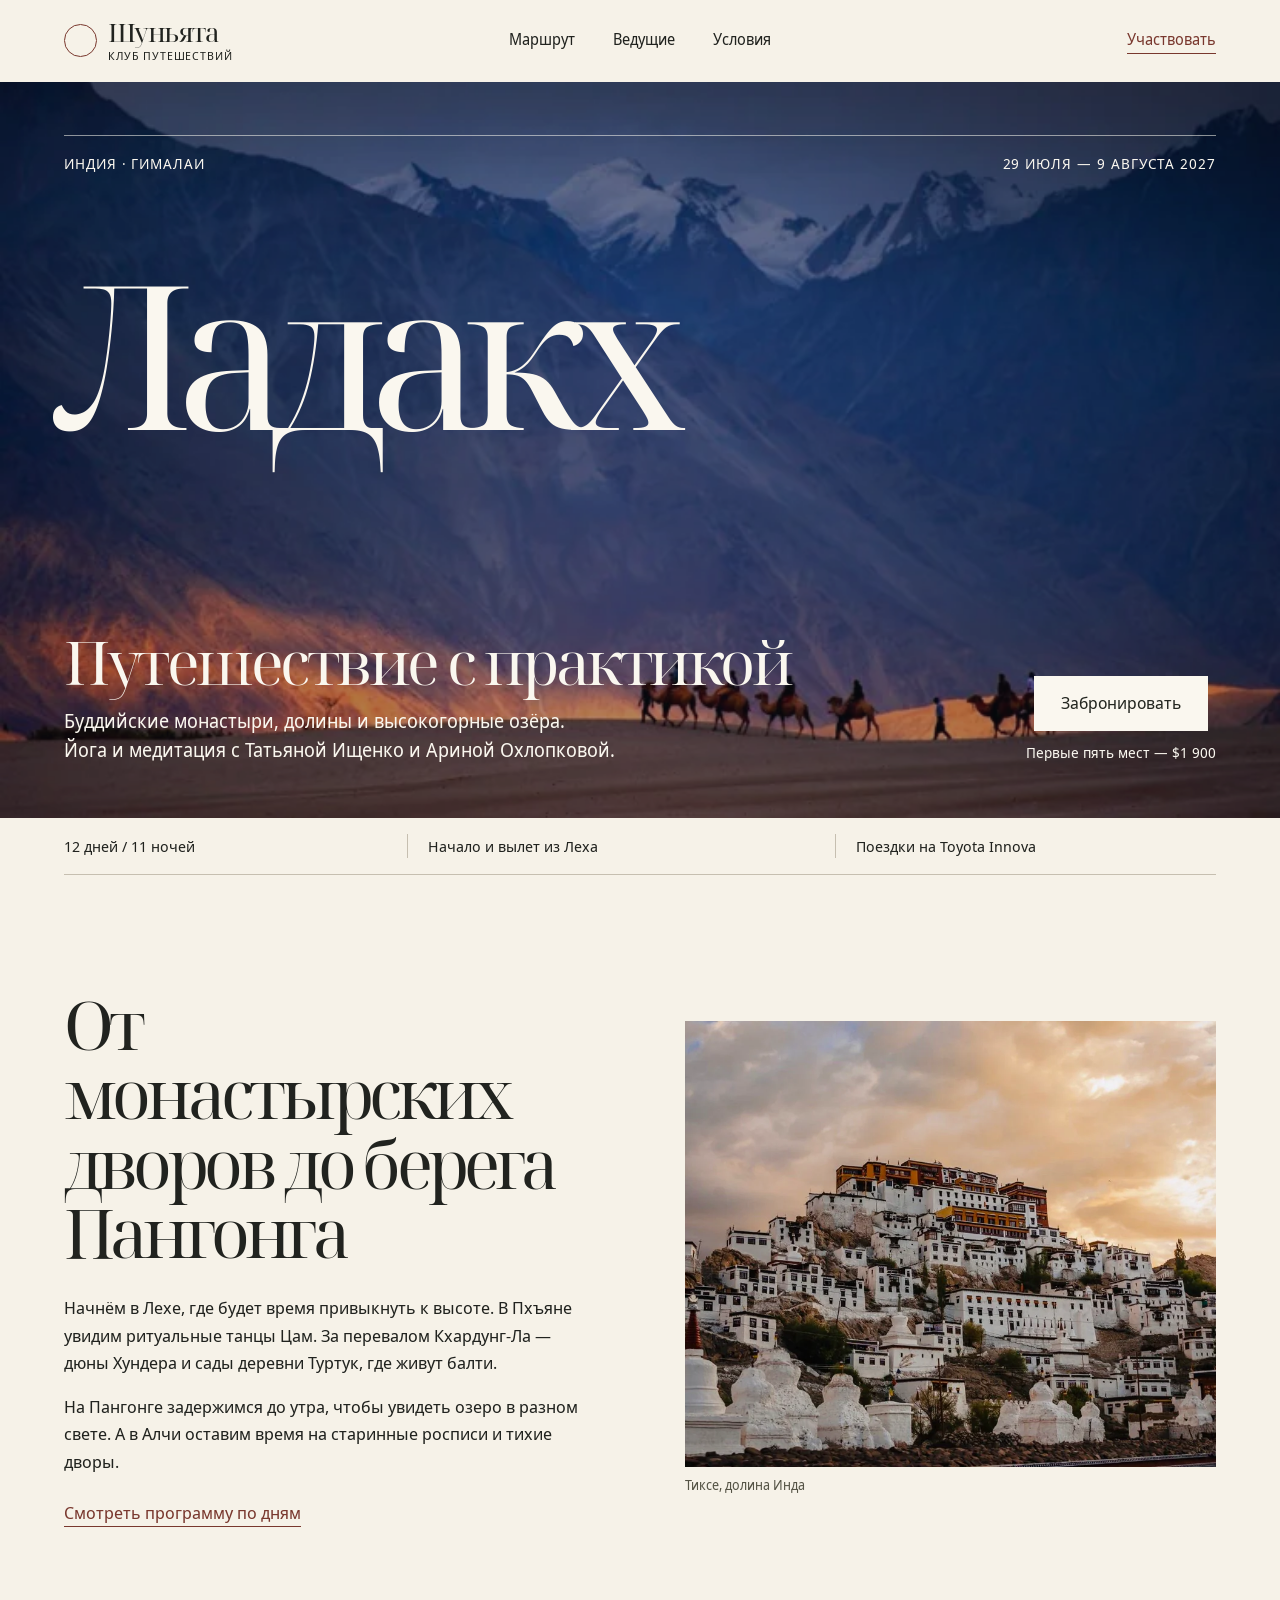
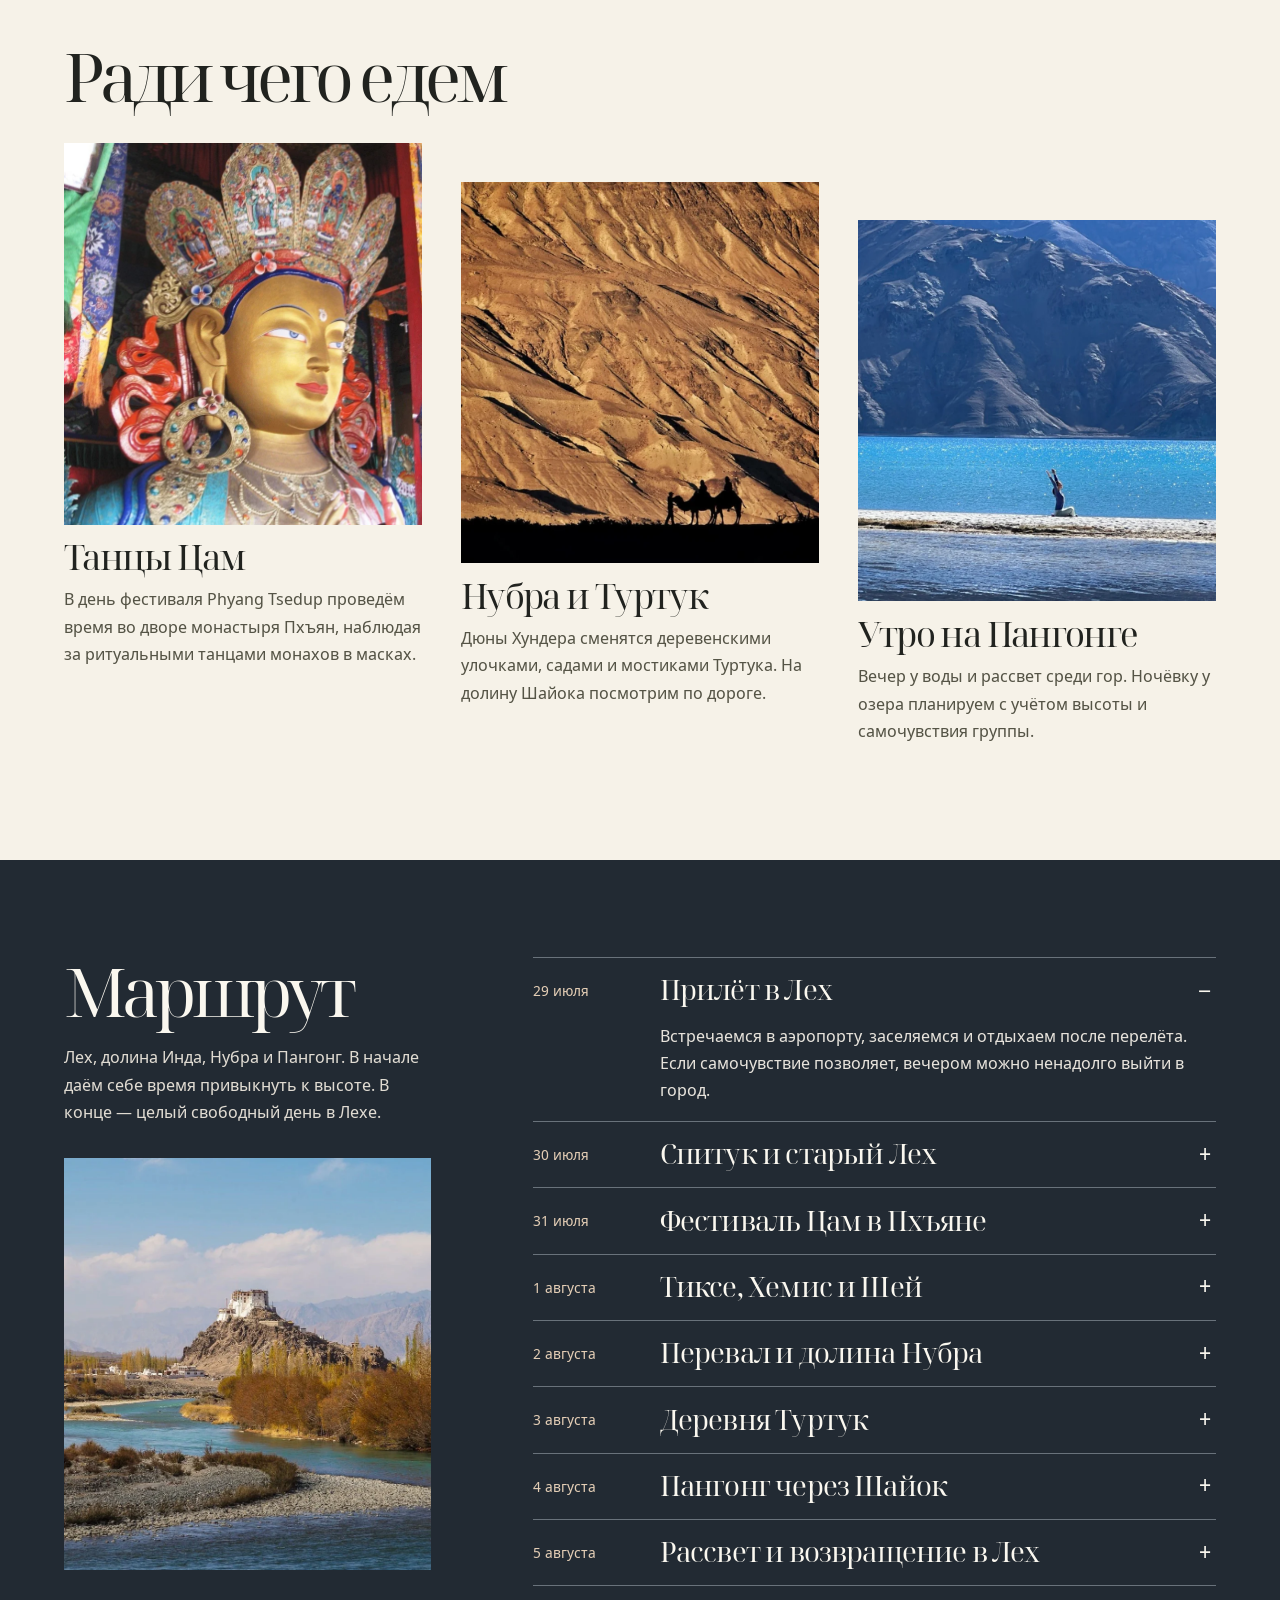
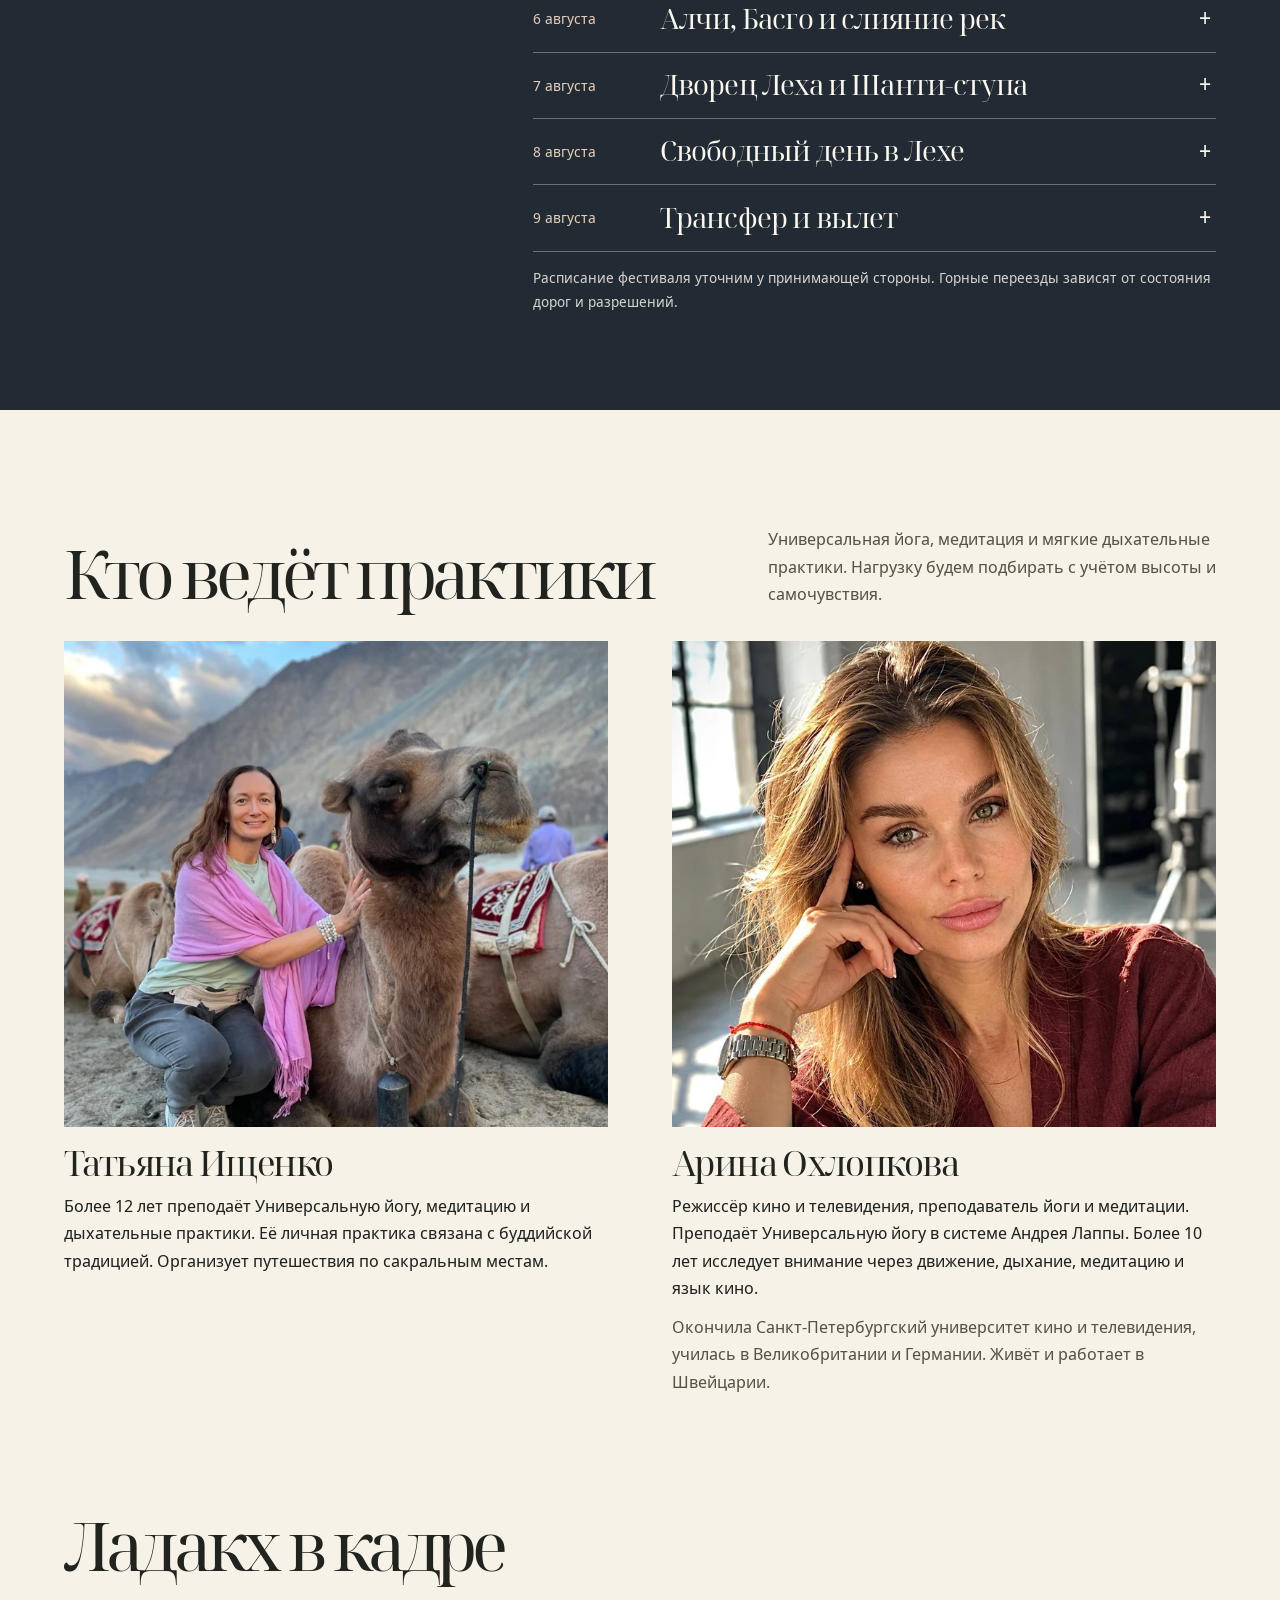
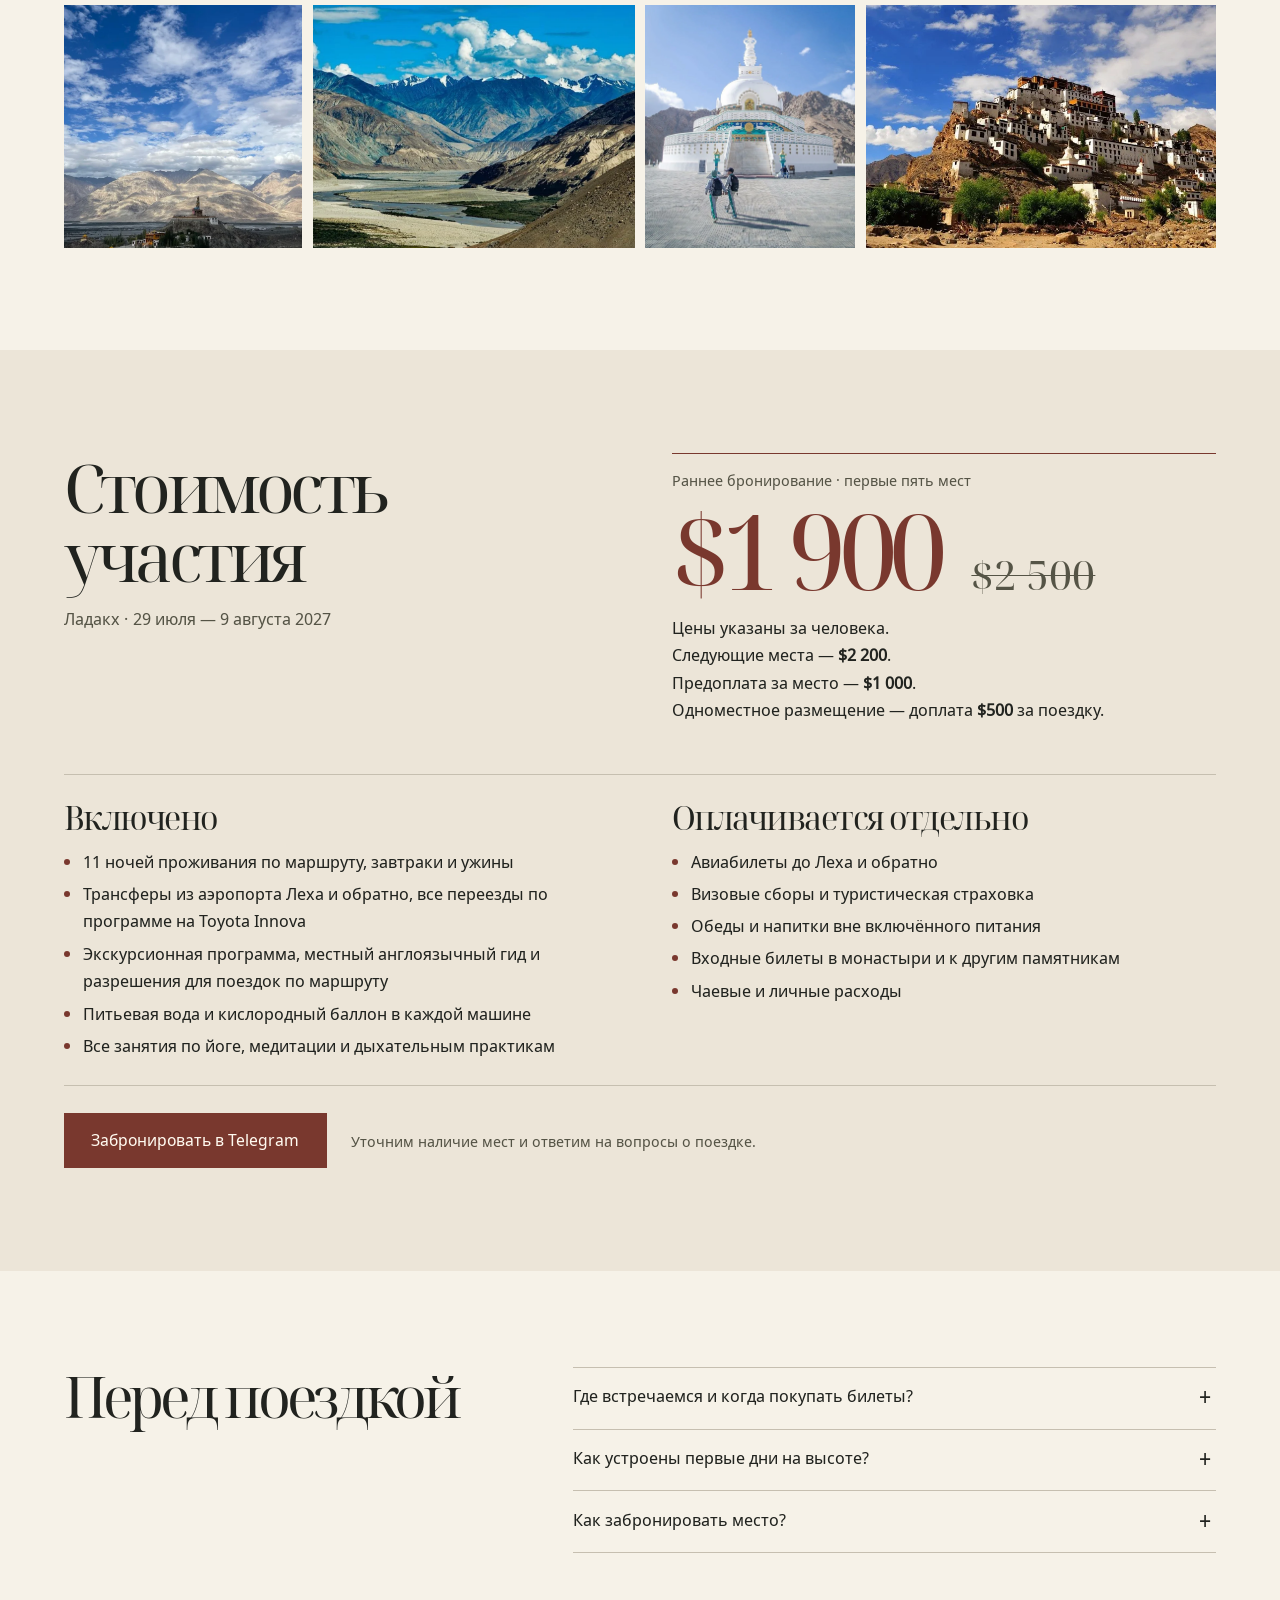
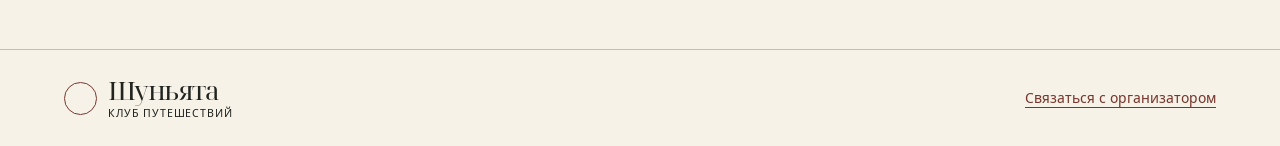
==== commit 435dfcb0: "Update Ladakh meals, inclusions, and single-room supplement" ====
--- a/ladakh/index.html
+++ b/ladakh/index.html
@@ -215,16 +215,17 @@
           <div class="price-block">
             <div class="price-label">Раннее бронирование · первые пять мест</div>
             <p class="price"><span>$1&nbsp;900</span> <del>$2&nbsp;500</del></p>
-            <p>Цены указаны за человека.<br>Следующие места — <strong>$2&nbsp;200</strong>.<br>Предоплата за место — <strong>$1&nbsp;000</strong>.</p>
+            <p>Цены указаны за человека.<br>Следующие места — <strong>$2&nbsp;200</strong>.<br>Предоплата за место — <strong>$1&nbsp;000</strong>.<br>Одноместное размещение — доплата <strong>$500</strong> за поездку.</p>
           </div>
         </div>
         <div class="cost-details">
           <div>
             <h3>Включено</h3>
             <ul>
-              <li>11 ночей проживания по маршруту и завтраки</li>
+              <li>11 ночей проживания по маршруту, завтраки и ужины</li>
               <li>Трансферы из аэропорта Леха и обратно, все переезды по программе на Toyota Innova</li>
-              <li>Экскурсионная программа и местный англоязычный гид</li>
+              <li>Экскурсионная программа, местный англоязычный гид и разрешения для поездок по маршруту</li>
+              <li>Питьевая вода и кислородный баллон в каждой машине</li>
               <li>Все занятия по йоге, медитации и дыхательным практикам</li>
             </ul>
           </div>
@@ -233,8 +234,9 @@
             <ul>
               <li>Авиабилеты до Леха и обратно</li>
               <li>Визовые сборы и туристическая страховка</li>
-              <li>Обеды, ужины и личные расходы</li>
-              <li>Чаевые</li>
+              <li>Обеды и напитки вне включённого питания</li>
+              <li>Входные билеты в монастыри и к другим памятникам</li>
+              <li>Чаевые и личные расходы</li>
             </ul>
           </div>
         </div>
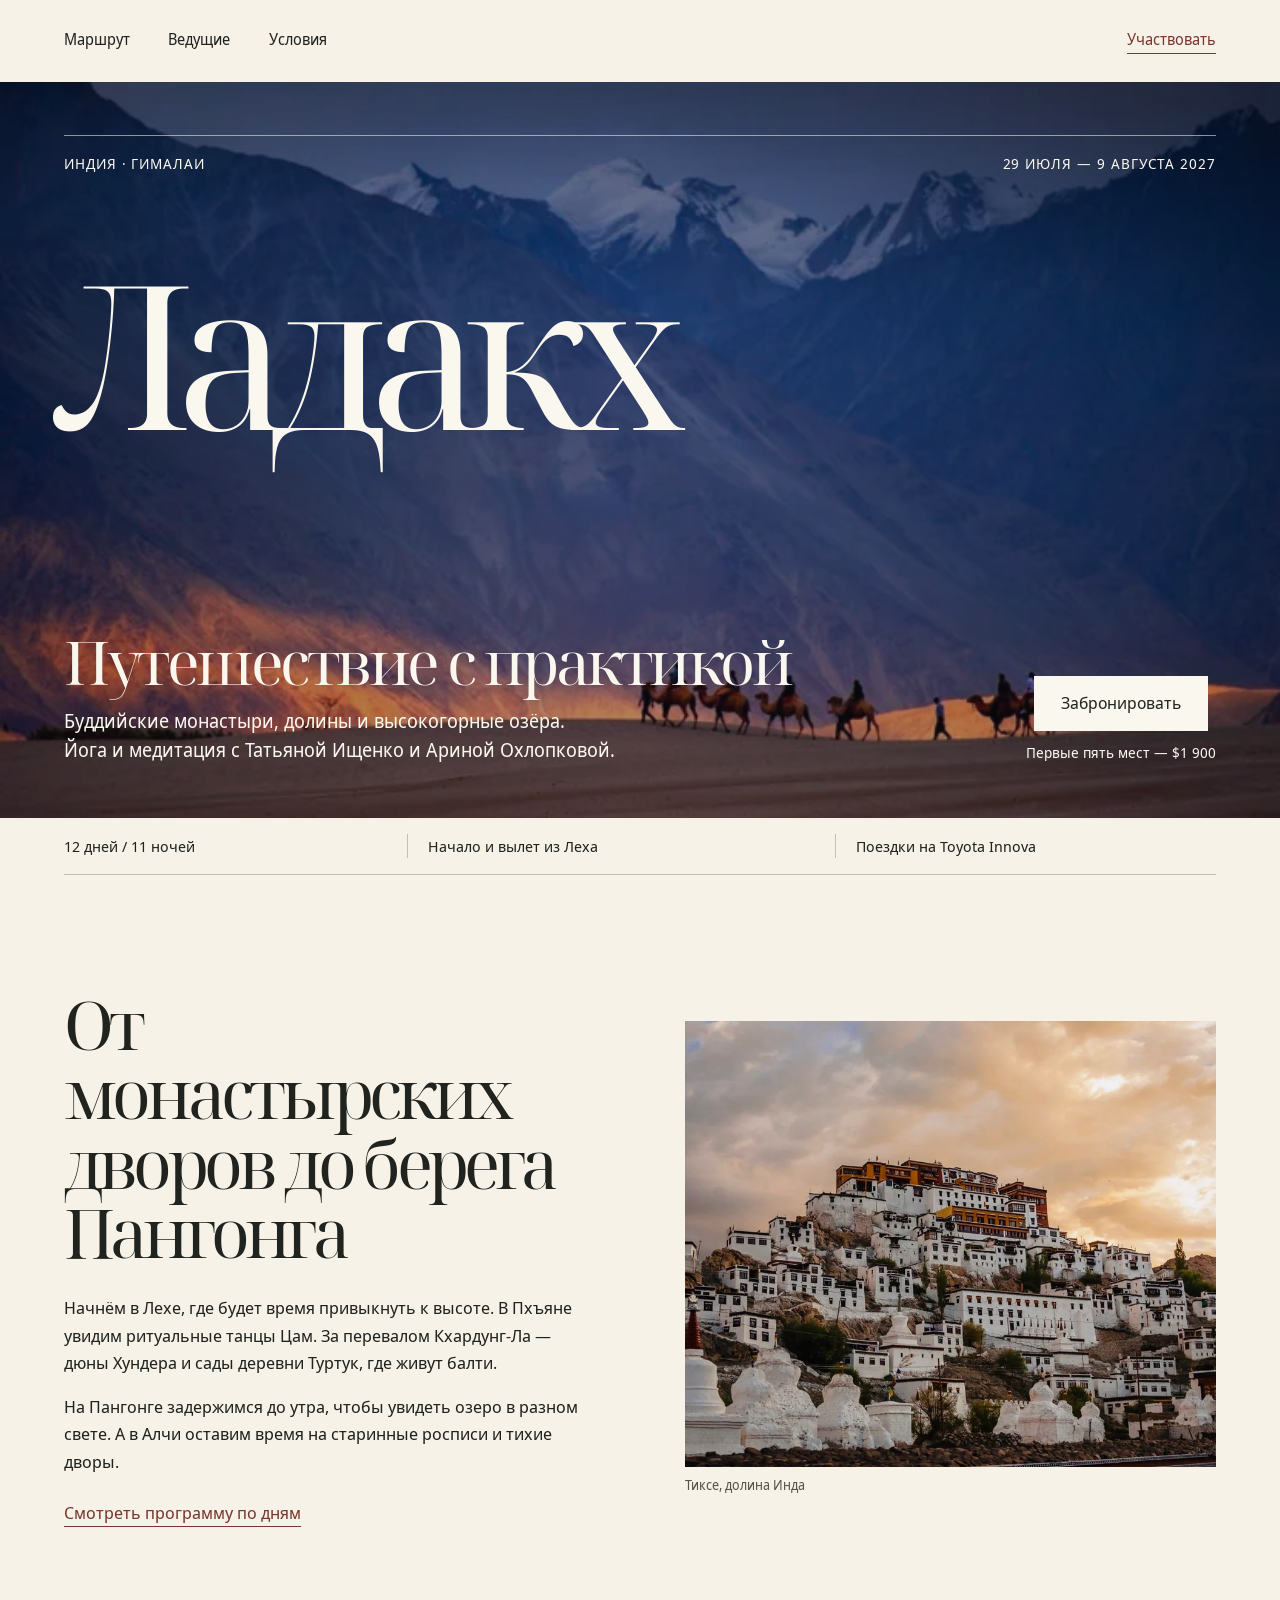
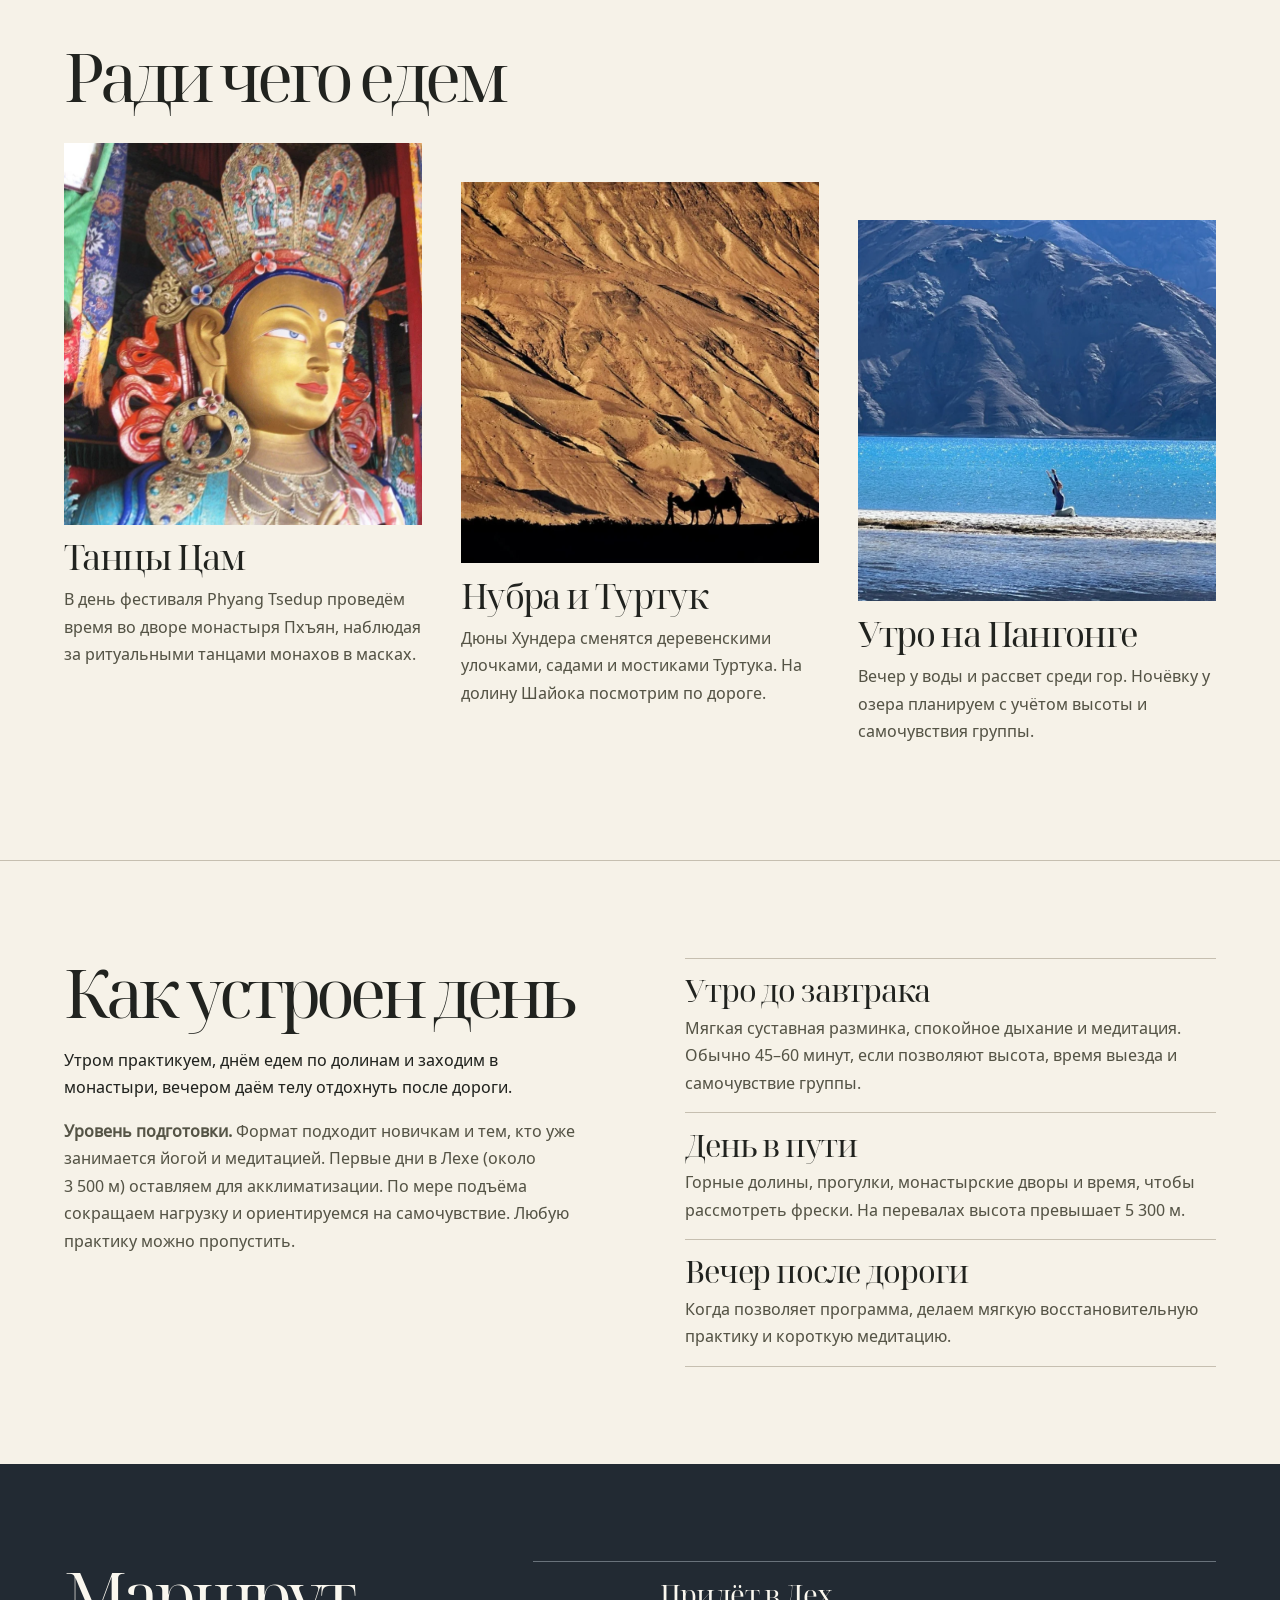
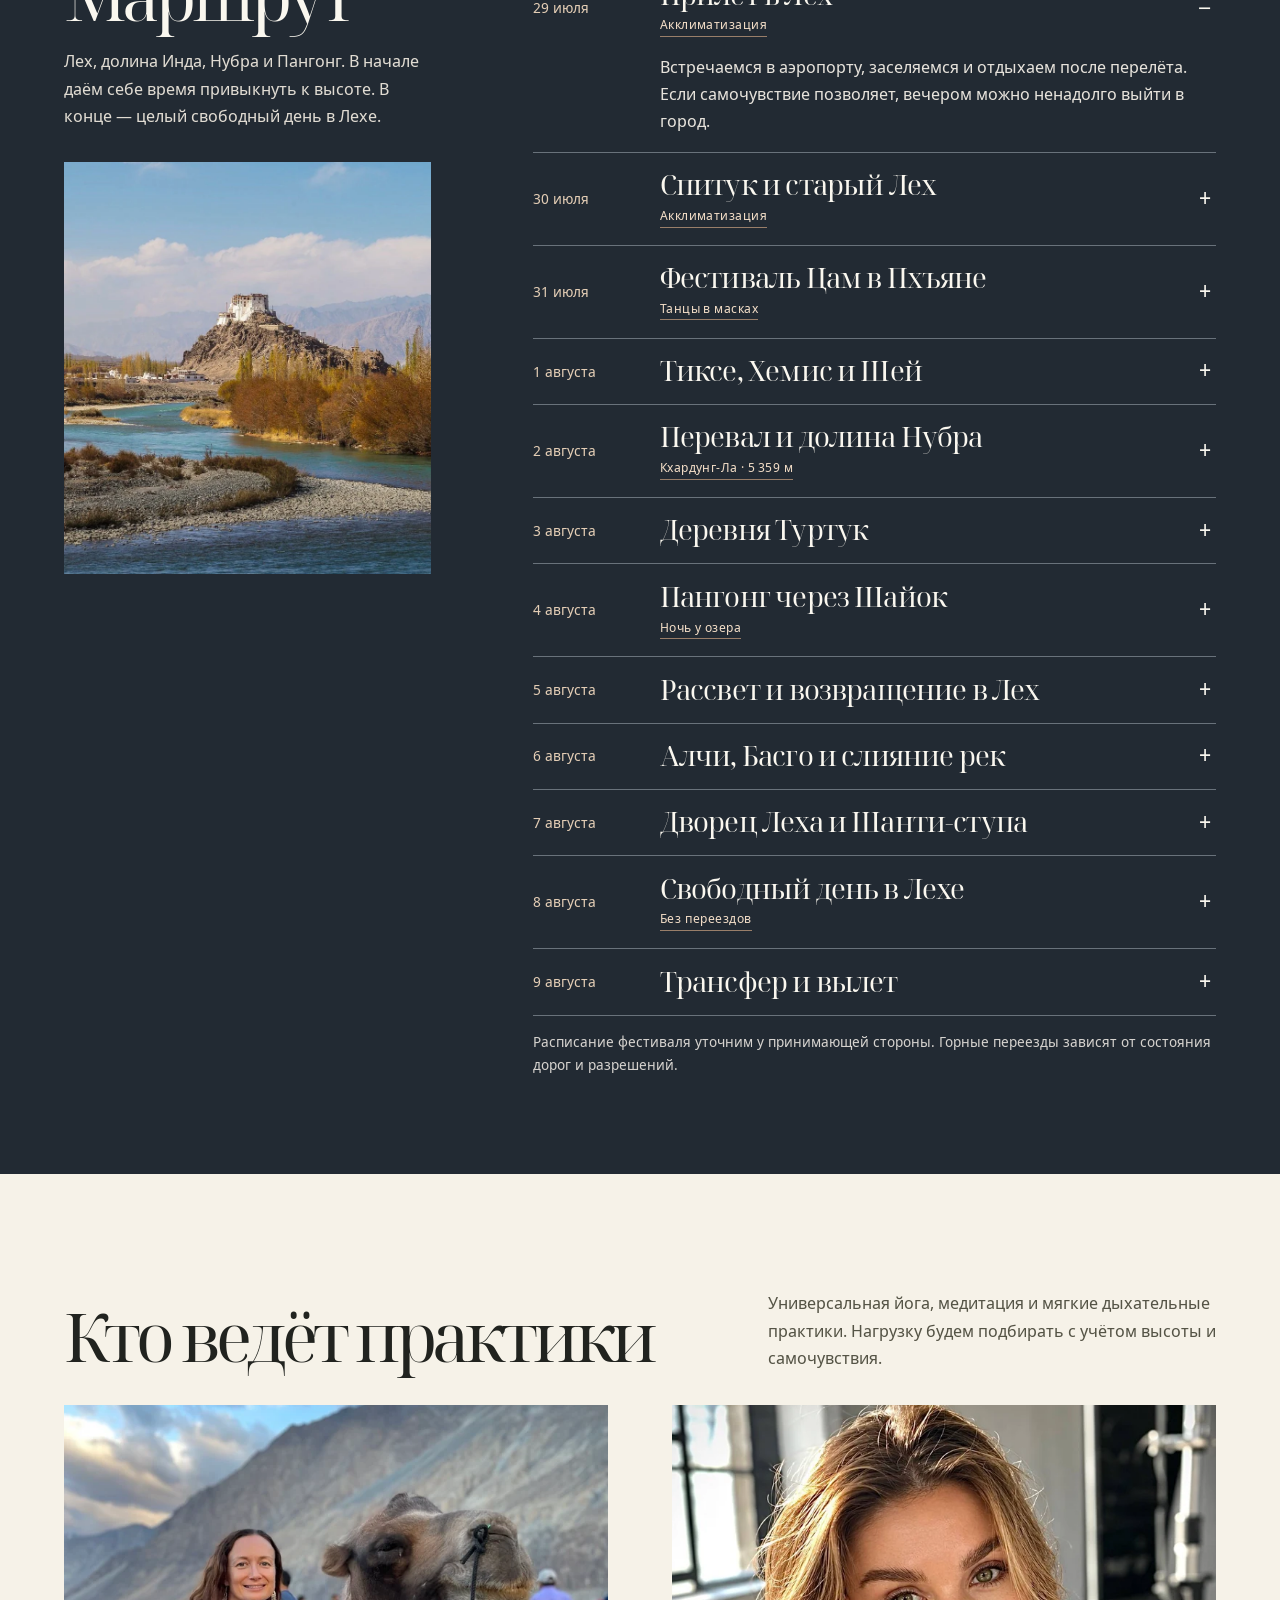
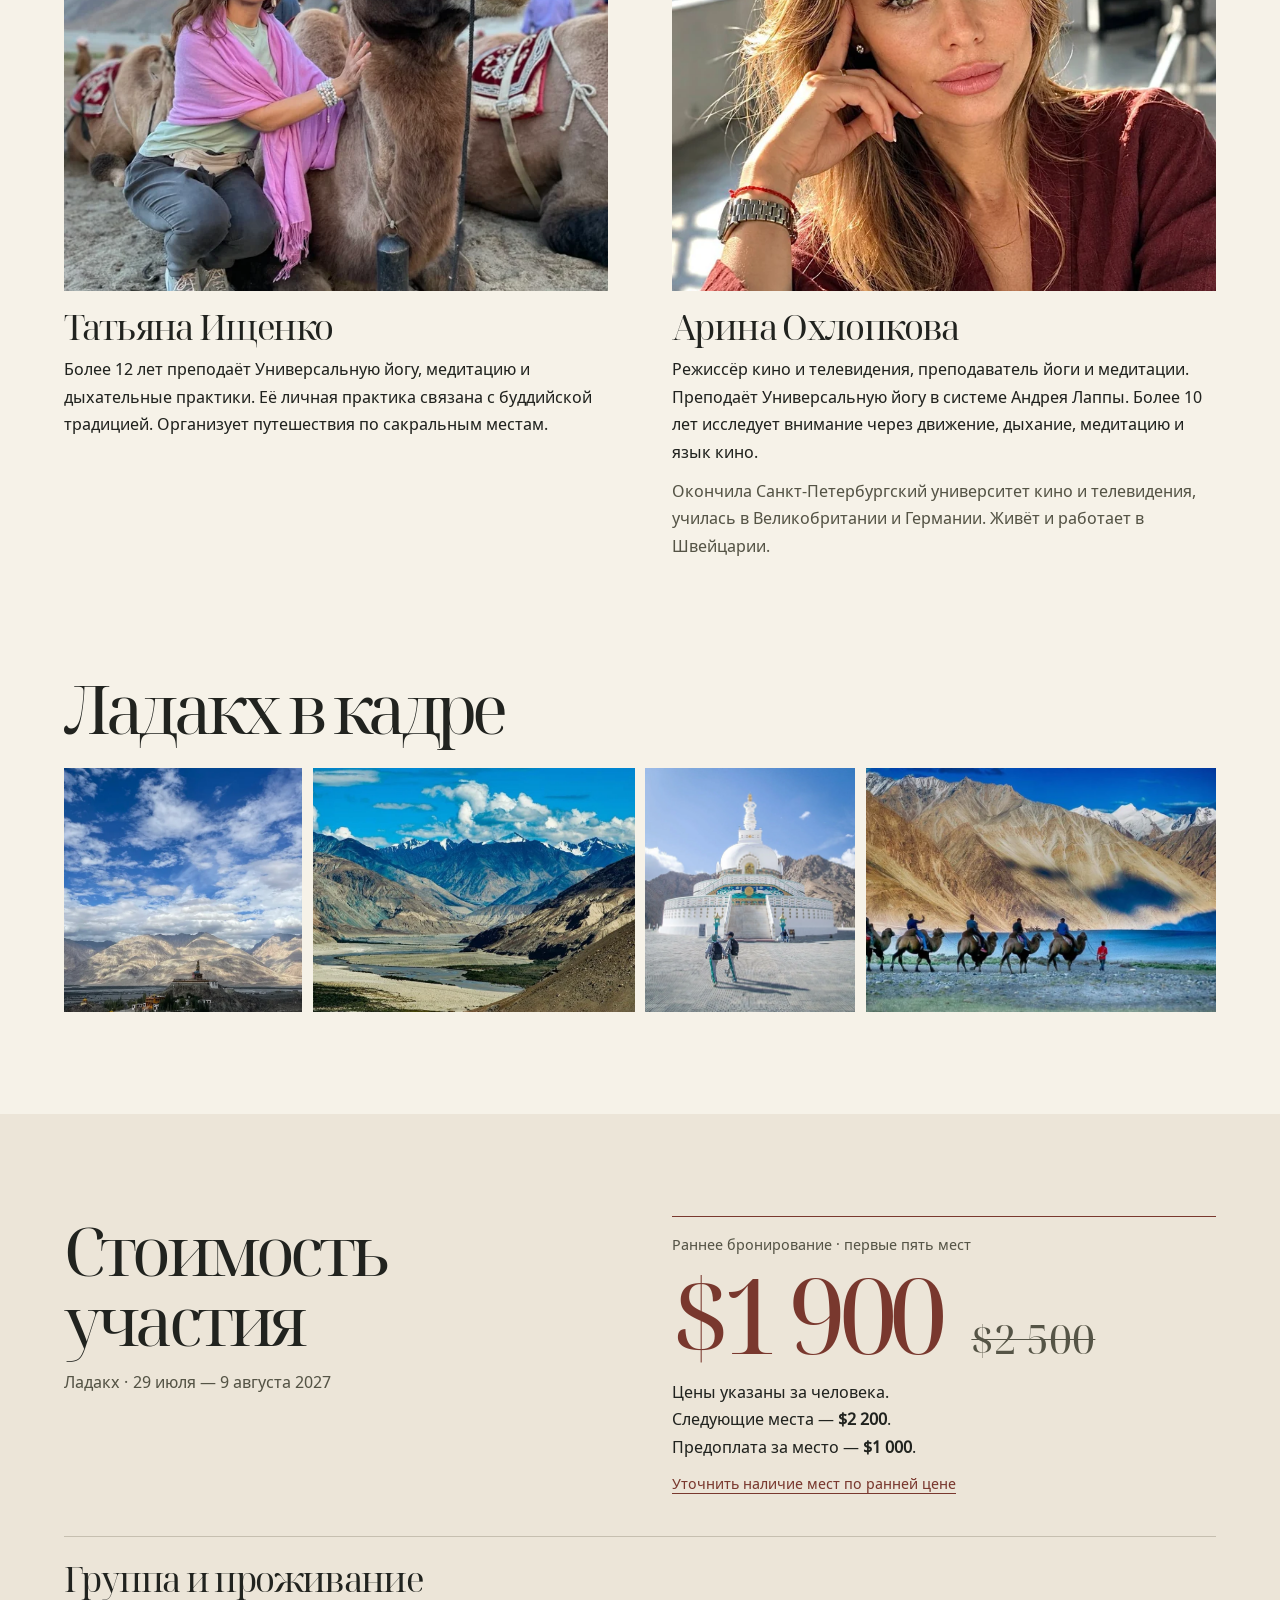
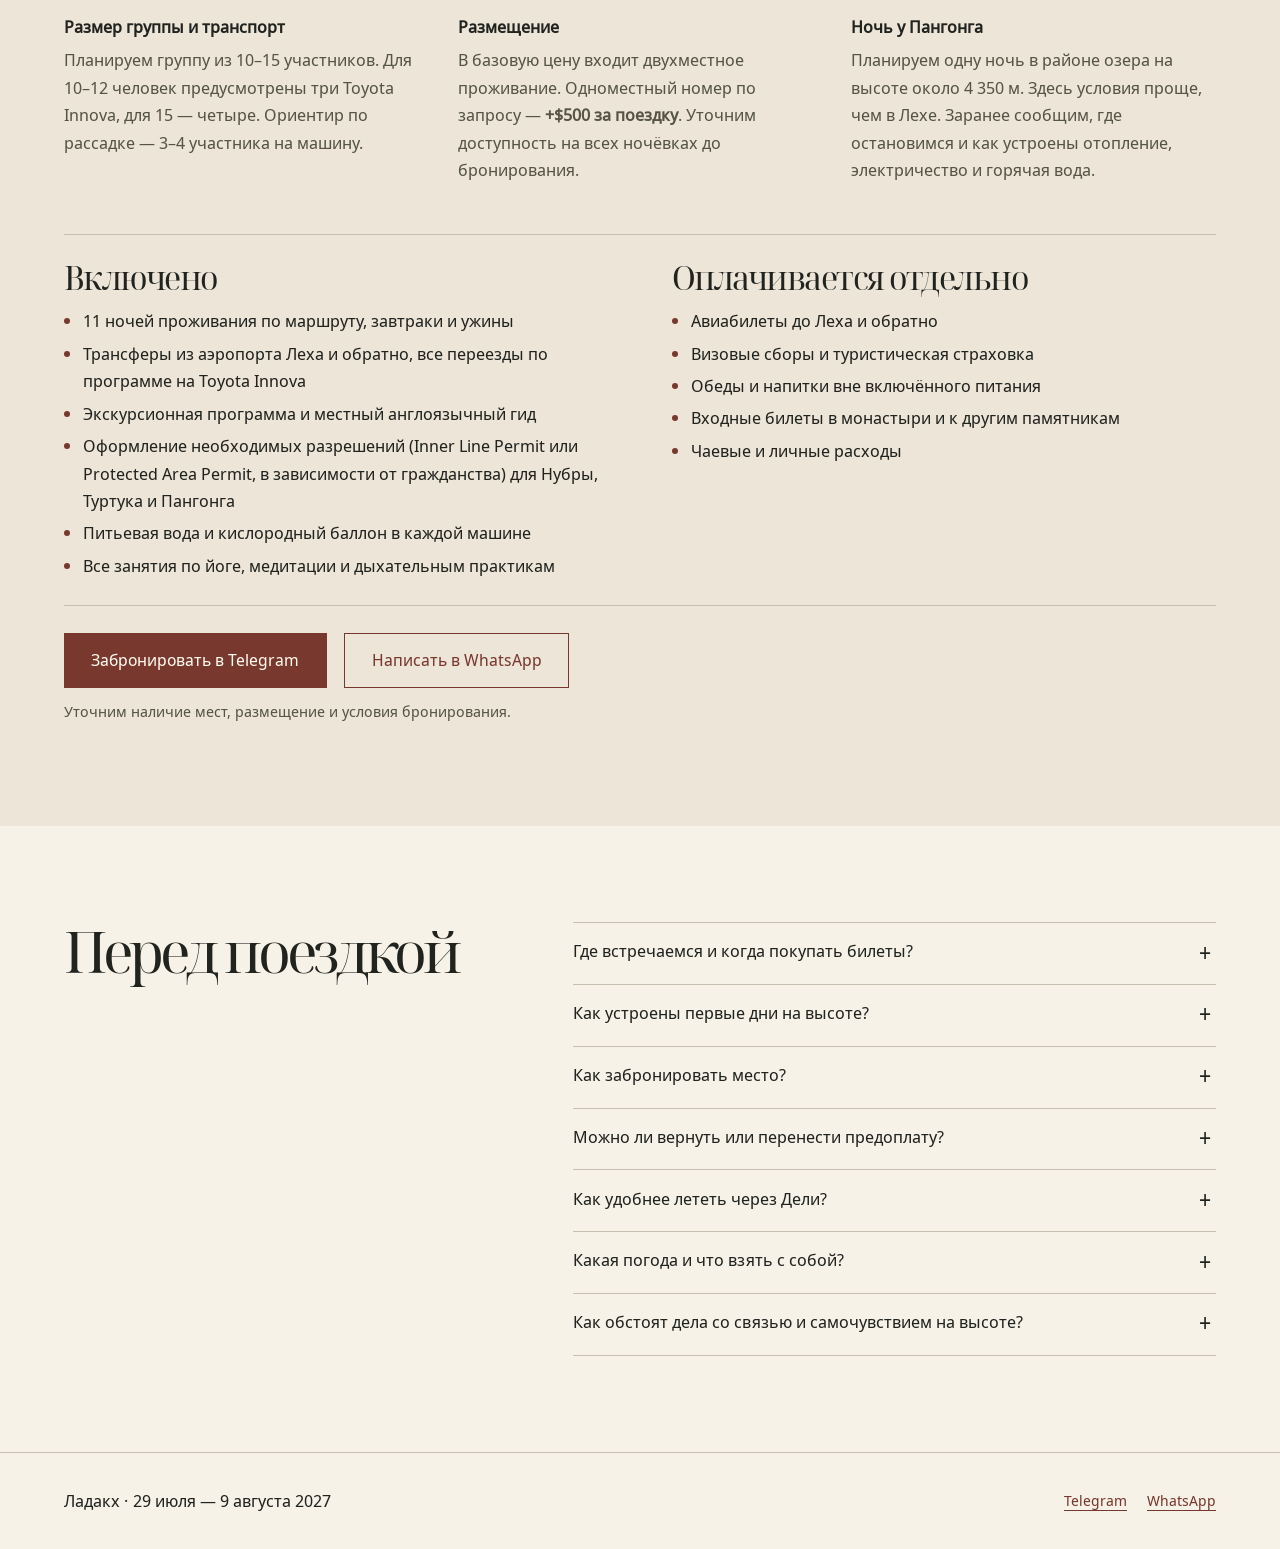
==== commit e48c27a3: "Clarify Ladakh practices, booking, and travel details" ====
--- a/ladakh/index.html
+++ b/ladakh/index.html
@@ -3,33 +3,38 @@
 <head>
   <meta charset="utf-8">
   <meta name="viewport" content="width=device-width, initial-scale=1, viewport-fit=cover">
-  <title>Ладакх · Путешествие с практикой | Шуньята</title>
-  <meta name="description" content="Ладакх, 29 июля — 9 августа 2027. Фестиваль Цам, долина Нубра, озеро Пангонг, йога и медитация с Татьяной Ищенко и Ариной Охлопковой.">
+  <title>Ладакх · Путешествие с практикой</title>
+  <meta name="description" content="12 дней в Гималаях: монастыри долины Инда, фестиваль Цам, Нубра, Туртук и озеро Пангонг. Йога и медитация с бережной акклиматизацией. 29 июля — 9 августа 2027.">
   <meta name="theme-color" content="#f6f2e8">
   <link rel="canonical" href="https://utromaya-code.github.io/travel-hub/ladakh/">
-  <link rel="icon" href="assets/mark.svg" type="image/svg+xml">
-  <link rel="stylesheet" href="style.css">
+  <link rel="stylesheet" href="style.css?v=2">
   <link rel="preload" href="assets/editorial.woff" as="font" type="font/woff" crossorigin>
   <meta property="og:type" content="website">
   <meta property="og:locale" content="ru_RU">
   <meta property="og:title" content="Ладакх · Путешествие с практикой">
-  <meta property="og:description" content="29 июля — 9 августа 2027. Фестиваль Цам, Гималаи, йога и медитация. Первые пять мест — $1 900.">
+  <meta property="og:description" content="12 дней в Гималаях: монастыри долины Инда, фестиваль Цам, Нубра, Туртук и озеро Пангонг. Йога и медитация с бережной акклиматизацией. 29 июля — 9 августа 2027.">
   <meta property="og:url" content="https://utromaya-code.github.io/travel-hub/ladakh/">
+  <meta property="og:image" content="https://utromaya-code.github.io/travel-hub/ladakh/assets/nubra-dusk.webp">
+  <meta property="og:image:type" content="image/webp">
+  <meta property="og:image:width" content="1280">
+  <meta property="og:image:height" content="852">
+  <meta property="og:image:alt" content="Сумерки в долине Нубра, Ладакх">
   <meta property="og:image" content="https://utromaya-code.github.io/travel-hub/ladakh/assets/share.jpg">
+  <meta property="og:image:type" content="image/jpeg">
   <meta property="og:image:width" content="1200">
   <meta property="og:image:height" content="630">
-  <meta property="og:image:alt" content="Караван на фоне дюн и заснеженных вершин в долине Нубра">
+  <meta property="og:image:alt" content="Сумерки в долине Нубра, Ладакх">
   <meta name="twitter:card" content="summary_large_image">
-  <script src="site.js" defer></script>
+  <meta name="twitter:title" content="Ладакх · Путешествие с практикой">
+  <meta name="twitter:description" content="Фестиваль Цам, долина Нубра и озеро Пангонг. Йога и медитация. 29 июля — 9 августа 2027.">
+  <meta name="twitter:image" content="https://utromaya-code.github.io/travel-hub/ladakh/assets/nubra-dusk.webp">
+  <meta name="twitter:image:alt" content="Сумерки в долине Нубра, Ладакх">
+  <script src="site.js?v=2" defer></script>
 </head>
 <body>
   <a class="skip" href="#main">Перейти к содержанию</a>
   <header class="masthead">
     <div class="bar">
-      <a class="wordmark" href="../" aria-label="Клуб путешествий Шуньята">
-        <span class="seal" aria-hidden="true"></span>
-        <span>Шуньята<small>Клуб путешествий</small></span>
-      </a>
       <nav aria-label="Главное меню">
         <a href="#route">Маршрут</a>
         <a href="#team">Ведущие</a>
@@ -43,7 +48,7 @@
     <section class="hero" aria-labelledby="title">
       <picture>
         <source media="(max-width: 580px)" srcset="assets/nubra-dusk-small.webp">
-        <img class="hero-image" src="assets/nubra-dusk.webp" alt="" fetchpriority="high" width="1280" height="852">
+        <img class="hero-image" src="assets/nubra-dusk.webp" alt="Сумерки в долине Нубра, Ладакх" fetchpriority="high" width="1280" height="852">
       </picture>
       <div class="hero-inner frame">
         <div class="hero-meta">
@@ -104,6 +109,21 @@
       </div>
     </section>
 
+    <section class="practice" id="practice" aria-labelledby="practice-title">
+      <div class="frame practice-layout">
+        <div>
+          <h2 id="practice-title">Как устроен день</h2>
+          <p class="practice-lead">Утром практикуем, днём едем по долинам и заходим в монастыри, вечером даём телу отдохнуть после дороги.</p>
+          <p class="practice-level"><strong>Уровень подготовки.</strong> Формат подходит новичкам и тем, кто уже занимается йогой и медитацией. Первые дни в Лехе (около 3&nbsp;500 м) оставляем для акклиматизации. По мере подъёма сокращаем нагрузку и ориентируемся на самочувствие. Любую практику можно пропустить.</p>
+        </div>
+        <dl class="practice-rhythm">
+          <div><dt>Утро до завтрака</dt><dd>Мягкая суставная разминка, спокойное дыхание и медитация. Обычно 45–60 минут, если позволяют высота, время выезда и самочувствие группы.</dd></div>
+          <div><dt>День в пути</dt><dd>Горные долины, прогулки, монастырские дворы и время, чтобы рассмотреть фрески. На перевалах высота превышает 5&nbsp;300 м.</dd></div>
+          <div><dt>Вечер после дороги</dt><dd>Когда позволяет программа, делаем мягкую восстановительную практику и короткую медитацию.</dd></div>
+        </dl>
+      </div>
+    </section>
+
     <section class="itinerary" id="route" aria-labelledby="route-title">
       <div class="frame route-layout">
         <div class="route-side">
@@ -113,15 +133,15 @@
         </div>
         <div class="days">
           <details open>
-            <summary><time datetime="2027-07-29">29 июля</time><span>Прилёт в Лех</span></summary>
+            <summary><time datetime="2027-07-29">29 июля</time><span class="day-heading"><span class="day-title">Прилёт в Лех</span><small class="day-tag">Акклиматизация</small></span></summary>
             <p>Встречаемся в аэропорту, заселяемся и отдыхаем после перелёта. Если самочувствие позволяет, вечером можно ненадолго выйти в город.</p>
           </details>
           <details>
-            <summary><time datetime="2027-07-30">30 июля</time><span>Спитук и старый Лех</span></summary>
+            <summary><time datetime="2027-07-30">30 июля</time><span class="day-heading"><span class="day-title">Спитук и старый Лех</span><small class="day-tag">Акклиматизация</small></span></summary>
             <p>Монастырь Спитук с видом на долину Инда. Во второй половине дня — неспешная прогулка по старому городу и рынку по самочувствию.</p>
           </details>
           <details>
-            <summary><time datetime="2027-07-31">31 июля</time><span>Фестиваль Цам в Пхъяне</span></summary>
+            <summary><time datetime="2027-07-31">31 июля</time><span class="day-heading"><span class="day-title">Фестиваль Цам в Пхъяне</span><small class="day-tag">Танцы в масках</small></span></summary>
             <p>Едем в монастырь Пхъян на Phyang Tsedup. Проведём время во дворе монастыря, где монахи исполняют ритуальные танцы в масках. Вечером возвращаемся в Лех.</p>
           </details>
           <details>
@@ -129,7 +149,7 @@
             <p>В Тиксе увидим статую Майтреи, в Хемисе заглянем в храмовые залы и дворы. На обратном пути остановимся у дворца Шей.</p>
           </details>
           <details>
-            <summary><time datetime="2027-08-02">2 августа</time><span>Перевал и долина Нубра</span></summary>
+            <summary><time datetime="2027-08-02">2 августа</time><span class="day-heading"><span class="day-title">Перевал и долина Нубра</span><small class="day-tag">Кхардунг-Ла · 5 359 м</small></span></summary>
             <p>Через Кхардунг-Ла спускаемся в Нубру. Посетим Дискит и площадку у статуи Майтреи, затем прогуляемся среди дюн Хундера. Первая из двух ночей в Нубре.</p>
           </details>
           <details>
@@ -137,7 +157,7 @@
             <p>Дорога вдоль Шайока, прогулка по узким улочкам и садам Туртука. Вечером возвращаемся в то же место в Нубре.</p>
           </details>
           <details>
-            <summary><time datetime="2027-08-04">4 августа</time><span>Пангонг через Шайок</span></summary>
+            <summary><time datetime="2027-08-04">4 августа</time><span class="day-heading"><span class="day-title">Пангонг через Шайок</span><small class="day-tag">Ночь у озера</small></span></summary>
             <p>Переезд через Агам и Шайок, если дорога открыта. Вечер у Пангонга и запланированная ночёвка в районе озера.</p>
           </details>
           <details>
@@ -153,7 +173,7 @@
             <p>Дворец и улочки старого города. Останется время на кафе или небольшие магазины. К вечеру поднимемся к Шанти-ступе за панорамой города.</p>
           </details>
           <details>
-            <summary><time datetime="2027-08-08">8 августа</time><span>Свободный день в Лехе</span></summary>
+            <summary><time datetime="2027-08-08">8 августа</time><span class="day-heading"><span class="day-title">Свободный день в Лехе</span><small class="day-tag">Без переездов</small></span></summary>
             <p>Поздний завтрак, любимое кафе, покупки или отдых в отеле. Каждый выбирает свой ритм.</p>
           </details>
           <details>
@@ -199,8 +219,8 @@
         <a href="assets/shanti.webp" data-caption="Шанти-ступа в Лехе">
           <img src="assets/shanti.webp" alt="Шанти-ступа в Лехе" width="850" height="989" loading="lazy">
         </a>
-        <a href="assets/monastery.webp" data-caption="Монастырь Тиксе">
-          <img src="assets/monastery.webp" alt="Монастырь Тиксе" width="940" height="453" loading="lazy">
+        <a href="assets/caravan-lake.webp" data-caption="Караван на фоне гор и озера">
+          <img src="assets/caravan-lake.webp" alt="Всадники на двугорбых верблюдах на берегу озера" width="840" height="540" loading="lazy">
         </a>
       </div>
     </section>
@@ -215,8 +235,26 @@
           <div class="price-block">
             <div class="price-label">Раннее бронирование · первые пять мест</div>
             <p class="price"><span>$1&nbsp;900</span> <del>$2&nbsp;500</del></p>
-            <p>Цены указаны за человека.<br>Следующие места — <strong>$2&nbsp;200</strong>.<br>Предоплата за место — <strong>$1&nbsp;000</strong>.<br>Одноместное размещение — доплата <strong>$500</strong> за поездку.</p>
-          </div>
+            <p>Цены указаны за человека.<br>Следующие места — <strong>$2&nbsp;200</strong>.<br>Предоплата за место — <strong>$1&nbsp;000</strong>.</p>
+            <p class="price-status"><a href="#contacts">Уточнить наличие мест по ранней цене</a></p>
+          </div>
+        </div>
+        <div class="stay">
+          <h3>Группа и проживание</h3>
+          <dl class="stay-details">
+            <div>
+              <dt>Размер группы и транспорт</dt>
+              <dd>Планируем группу из 10–15 участников. Для 10–12 человек предусмотрены три Toyota Innova, для 15 — четыре. Ориентир по рассадке — 3–4 участника на машину.</dd>
+            </div>
+            <div>
+              <dt>Размещение</dt>
+              <dd>В базовую цену входит двухместное проживание. Одноместный номер по запросу — <strong>+$500 за поездку</strong>. Уточним доступность на всех ночёвках до бронирования.</dd>
+            </div>
+            <div>
+              <dt>Ночь у Пангонга</dt>
+              <dd>Планируем одну ночь в районе озера на высоте около 4&nbsp;350 м. Здесь условия проще, чем в Лехе. Заранее сообщим, где остановимся и как устроены отопление, электричество и горячая вода.</dd>
+            </div>
+          </dl>
         </div>
         <div class="cost-details">
           <div>
@@ -224,7 +262,8 @@
             <ul>
               <li>11 ночей проживания по маршруту, завтраки и ужины</li>
               <li>Трансферы из аэропорта Леха и обратно, все переезды по программе на Toyota Innova</li>
-              <li>Экскурсионная программа, местный англоязычный гид и разрешения для поездок по маршруту</li>
+              <li>Экскурсионная программа и местный англоязычный гид</li>
+              <li>Оформление необходимых разрешений (Inner Line Permit или Protected Area Permit, в зависимости от гражданства) для Нубры, Туртука и Пангонга</li>
               <li>Питьевая вода и кислородный баллон в каждой машине</li>
               <li>Все занятия по йоге, медитации и дыхательным практикам</li>
             </ul>
@@ -240,9 +279,10 @@
             </ul>
           </div>
         </div>
-        <div class="booking-action">
+        <div class="booking-action" id="contacts">
           <a class="button button-rust" href="https://t.me/vsemaya?text=Здравствуйте!%20Хочу%20узнать%20о%20бронировании%20места%20в%20Ладакх%20с%2029%20июля%20по%209%20августа%202027.">Забронировать в Telegram</a>
-          <p>Уточним наличие мест и ответим на вопросы о поездке.</p>
+          <a class="button button-outline" href="https://wa.me/79111660935?text=%D0%97%D0%B4%D1%80%D0%B0%D0%B2%D1%81%D1%82%D0%B2%D1%83%D0%B9%D1%82%D0%B5!%20%D0%A5%D0%BE%D1%87%D1%83%20%D1%83%D0%B7%D0%BD%D0%B0%D1%82%D1%8C%20%D0%BE%20%D0%BF%D0%BE%D0%B5%D0%B7%D0%B4%D0%BA%D0%B5%20%D0%B2%20%D0%9B%D0%B0%D0%B4%D0%B0%D0%BA%D1%85%2029%20%D0%B8%D1%8E%D0%BB%D1%8F%20%E2%80%94%209%20%D0%B0%D0%B2%D0%B3%D1%83%D1%81%D1%82%D0%B0%202027%20%D0%B3%D0%BE%D0%B4%D0%B0.">Написать в WhatsApp</a>
+          <p>Уточним наличие мест, размещение и условия бронирования.</p>
         </div>
       </div>
     </section>
@@ -260,7 +300,24 @@
         </details>
         <details>
           <summary>Как забронировать место?</summary>
-          <p>Напишите организатору в Telegram. Уточним наличие мест и условия, затем пришлём реквизиты для предоплаты в размере $1&nbsp;000.</p>
+          <p>Напишите в Telegram или WhatsApp. Уточним наличие мест и стоимость и пришлём письменные условия бронирования до внесения предоплаты $1&nbsp;000.</p>
+        </details>
+        <details>
+          <summary>Можно ли вернуть или перенести предоплату?</summary>
+          <p>До внесения $1&nbsp;000 мы пришлём письменные условия отмены и переноса. В них будут сроки, порядок возврата и возможные удержания.</p>
+        </details>
+        <details>
+          <summary>Как удобнее лететь через Дели?</summary>
+          <p>Один из удобных вариантов — международный рейс в Дели (DEL), затем утренний рейс в Лех (IXL). Перелёт до Леха занимает примерно полтора часа. При пересадке в тот же день закладывайте 4–5 часов на паспортный контроль, багаж и возможную смену терминала. Если билеты отдельные, удобнее прилететь в Дели накануне. Перед покупкой согласуйте рейс и трансфер с нами.</p>
+        </details>
+        <details>
+          <summary>Какая погода и что взять с собой?</summary>
+          <p>В конце июля в Лехе днём ориентируйтесь на +20…+25 °C и яркое солнце. Ночью у Пангонга может быть около +5 °C, а на перевалах холодно и ветрено. Возьмите флис, тёплую куртку или мембрану с утепляющим слоем, шапку, обувь для прогулок, очки и крем SPF 50. В Дели в это время жарко и влажно, там сезон муссонов.</p>
+        </details>
+        <details>
+          <summary>Как обстоят дела со связью и самочувствием на высоте?</summary>
+          <p><strong>Связь.</strong> На предоплаченную SIM-карту из Дели лучше не рассчитывать. Заранее проверьте у оператора индийский postpaid-тариф или возможность оформить местную SIM в Лехе. У Пангонга сигнал слабый или отсутствует. Скачайте карты и документы заранее.</p>
+          <p><strong>Высота.</strong> Закладываем время на акклиматизацию и корректируем темп по самочувствию. В каждой машине предусмотрен кислородный баллон. Перед выездом уточним комплектацию групповой аптечки и наличие пульсоксиметра. При недомогании сразу сообщите ведущим.</p>
         </details>
       </div>
     </section>
@@ -268,10 +325,11 @@
 
   <footer>
     <div class="frame footer-inner">
-      <a class="wordmark" href="../" aria-label="Клуб путешествий Шуньята">
-        <span class="seal" aria-hidden="true"></span><span>Шуньята<small>Клуб путешествий</small></span>
-      </a>
-      <a href="https://t.me/vsemaya">Связаться с организатором</a>
+      <span>Ладакх · 29 июля — 9 августа 2027</span>
+      <nav class="footer-contacts" aria-label="Связь с организатором">
+        <a href="https://t.me/vsemaya">Telegram</a>
+        <a href="https://wa.me/79111660935?text=%D0%97%D0%B4%D1%80%D0%B0%D0%B2%D1%81%D1%82%D0%B2%D1%83%D0%B9%D1%82%D0%B5!%20%D0%A5%D0%BE%D1%87%D1%83%20%D1%83%D0%B7%D0%BD%D0%B0%D1%82%D1%8C%20%D0%BE%20%D0%BF%D0%BE%D0%B5%D0%B7%D0%B4%D0%BA%D0%B5%20%D0%B2%20%D0%9B%D0%B0%D0%B4%D0%B0%D0%BA%D1%85%2029%20%D0%B8%D1%8E%D0%BB%D1%8F%20%E2%80%94%209%20%D0%B0%D0%B2%D0%B3%D1%83%D1%81%D1%82%D0%B0%202027%20%D0%B3%D0%BE%D0%B4%D0%B0.">WhatsApp</a>
+      </nav>
     </div>
   </footer>
 
--- a/ladakh/style.css
+++ b/ladakh/style.css
@@ -42,16 +42,13 @@
 
 .bar {
   display: grid;
-  grid-template-columns: 1fr auto 1fr;
+  grid-template-columns: 1fr auto;
   align-items: center;
   width: min(100% - var(--edge) * 2, 90rem);
   min-height: 5.1rem;
   margin: auto;
   gap: 1.2rem;
 }
-.wordmark { display: inline-flex; align-items: center; gap: .7rem; justify-self: start; text-decoration: none; font: 1.63rem/.92 var(--serif); letter-spacing: -.06em; }
-.wordmark small { display: block; margin-top: .35rem; font: .7rem/1 var(--sans); letter-spacing: .075em; text-transform: uppercase; }
-.seal { display: block; width: 2.05rem; height: 2.05rem; border: 1px solid currentColor; border-radius: 50%; color: var(--rust); }
 .bar nav { display: flex; gap: clamp(1.15rem, 3vw, 3.2rem); }
 .bar nav a { text-decoration: none; font-size: .96rem; }
 .bar nav a:hover { text-decoration: underline; text-underline-offset: .35em; }
@@ -105,6 +102,15 @@
 .moments-grid h3 { margin-top: .92rem; }
 .moments-grid p { margin-top: .64rem; color: var(--muted); max-width: 31rem; }
 
+.practice { border-top: 1px solid var(--line); padding-block: clamp(3.45rem, 7.6vw, 7.2rem); }
+.practice-layout { display: grid; grid-template-columns: 1fr 1fr; gap: clamp(1.6rem, 7vw, 7rem); align-items: start; }
+.practice-lead { margin-top: 1.15rem; max-width: 30rem; }
+.practice-level { margin-top: 1rem; max-width: 32rem; color: var(--muted); }
+.practice-rhythm, .stay-details { margin: 0; }
+.practice-rhythm > div { padding: .9rem 0 1rem; border-top: 1px solid var(--line); }
+.practice-rhythm > div:last-child { border-bottom: 1px solid var(--line); }
+.practice-rhythm dt { font: clamp(1.4rem, 2.4vw, 2.25rem)/1.13 var(--serif); letter-spacing: -.035em; }
+.practice-rhythm dd, .stay-details dd { margin: .35rem 0 0; color: var(--muted); }
 .itinerary { background: var(--night); color: #faf7ef; padding-block: clamp(4rem, 7.6vw, 7.7rem); }
 .route-layout { display: grid; grid-template-columns: 1fr 1.86fr; column-gap: clamp(2rem, 8vw, 9rem); align-items: start; }
 .route-side p { margin-top: 1.05rem; color: #e0dbd2; max-width: 23rem; }
@@ -126,7 +132,9 @@
 details[open] summary::after { content: "−"; }
 .days { --line: #69727b; }
 .days summary { display: grid; grid-template-columns: 6.9rem 1fr; align-items: center; gap: 1rem; }
-.days summary span { font: clamp(1.25rem, 2.15vw, 2.03rem)/1.12 var(--serif); letter-spacing: -.03em; }
+.days summary > span, .day-title { font: clamp(1.25rem, 2.15vw, 2.03rem)/1.12 var(--serif); letter-spacing: -.03em; }
+.days .day-heading { display: grid; gap: .38rem; }
+.day-tag { width: fit-content; color: #f1dcc6; font: .8rem/1.3 var(--sans); letter-spacing: .035em; border-bottom: 1px solid #997e69; padding-bottom: .18rem; }
 .days time { color: #e3cdb5; font-size: .91rem; }
 .days details p { padding-left: 7.9rem; padding-right: 1rem; color: #e6e2db; max-width: 48rem; }
 .route-note { margin-top: .9rem; color: #d5d2ce; font-size: .9rem; }
@@ -159,20 +167,29 @@
 .price { display: flex; align-items: baseline; gap: clamp(.9rem, 3vw, 2rem); margin: .2rem 0 .62rem; }
 .price span { font: clamp(4.15rem, 8.2vw, 7.45rem)/1.03 var(--serif); letter-spacing: -.082em; color: var(--rust); }
 .price del { font: clamp(1.5rem, 3.2vw, 2.6rem)/1 var(--serif); color: var(--muted); text-decoration-thickness: 1px; }
+.price-status { margin-top: .7rem; font-size: .94rem; }
+.price-status a { color: var(--rust); text-underline-offset: .24em; }
+.stay { margin-top: 2.5rem; padding-top: 1.5rem; border-top: 1px solid var(--line); }
+.stay h3 { margin-bottom: 1.05rem; }
+.stay-details { display: grid; grid-template-columns: repeat(3, 1fr); gap: .9rem 1.8rem; }
+.stay-details dt { font-weight: bold; }
 .cost-details { display: grid; grid-template-columns: 1fr 1fr; gap: 1.6rem 4rem; margin-top: 3.1rem; padding: 1.7rem 0 1.6rem; border-block: 1px solid var(--line); }
 .cost-details h3 { font-size: clamp(1.65rem, 2.5vw, 2.25rem); }
 .cost-details ul { margin: .8rem 0 0; padding-left: 1.12em; }
 .cost-details li + li { margin-top: .3rem; }
 .cost-details li::marker { color: var(--rust); }
-.booking-action { display: flex; align-items: center; gap: 1.5rem; margin-top: 1.7rem; }
-.booking-action p { color: var(--muted); font-size: .94rem; }
+.booking-action { display: flex; align-items: center; flex-wrap: wrap; gap: .7rem 1.1rem; margin-top: 1.7rem; }
+.button-outline { color: var(--rust); border-color: var(--rust); }
+.button-outline:hover { background: var(--paper); }
+.booking-action p { flex-basis: 100%; color: var(--muted); font-size: .94rem; }
 
 .faq { display: grid; grid-template-columns: .9fr 1.3fr; gap: 1.5rem 4rem; padding-block: clamp(3.7rem, 7.5vw, 7rem); }
 .faq h2 { font-size: clamp(2.5rem, 4.45vw, 4.9rem); }
 .faq p { max-width: 38rem; color: var(--muted); }
 footer { border-top: 1px solid var(--line); }
 .footer-inner { display: flex; align-items: center; justify-content: space-between; gap: 1rem; min-height: 6rem; }
-.footer-inner > a:last-child { color: var(--rust); text-underline-offset: .3em; font-size: .92rem; }
+.footer-contacts { display: flex; gap: 1.25rem; }
+.footer-contacts a { color: var(--rust); text-underline-offset: .3em; font-size: .92rem; }
 
 .lightbox { background: #222a33; color: #faf7ef; border: 0; padding: 0; width: min(92vw, 62rem); max-width: none; max-height: 95dvh; }
 .lightbox::backdrop { background: rgb(0 0 0 / 82%); }
@@ -196,8 +213,7 @@
 }
 @media (max-width: 620px) {
   .bar { grid-template-columns: 1fr auto; gap: .6rem; }
-  .bar nav { grid-area: 2 / 1 / 3 / -1; justify-content: space-between; border-top: 1px solid var(--line); padding: .48rem 0 .6rem; }
-  .bar .wordmark, .head-cta { margin-top: .68rem; }
+  .bar nav { gap: .8rem; flex-wrap: wrap; }
   .bar nav a, .head-cta { font-size: .9rem; }
   .hero-image { object-position: 56% 54%; }
   .hero::after { background: rgb(16 23 35 / 42%); }
@@ -233,9 +249,16 @@
   .gallery { grid-template-columns: 1fr 1fr; gap: .55rem; }
   .gallery img { height: clamp(8rem, 42vw, 13rem); }
   .cost-details { grid-template-columns: 1fr; margin-top: 1.9rem; }
-  .booking-action { display: block; }
-  .booking-action p { margin-top: .6rem; }
+  .practice-layout, .stay-details { grid-template-columns: 1fr; }
+  .stay-details { gap: 1rem; }
+  .booking-action { align-items: stretch; }
+  .booking-action p { margin-top: .15rem; }
   .footer-inner { flex-wrap: wrap; padding-block: 1rem; }
+}
+@media (max-width: 370px) {
+  .bar { padding-block: .6rem; min-height: 4.45rem; gap: .35rem; }
+  .bar nav { gap: .5rem; }
+  .bar nav a, .head-cta { font-size: .85rem; }
 }
 @media (prefers-reduced-motion: reduce) {
   html { scroll-behavior: auto; }
